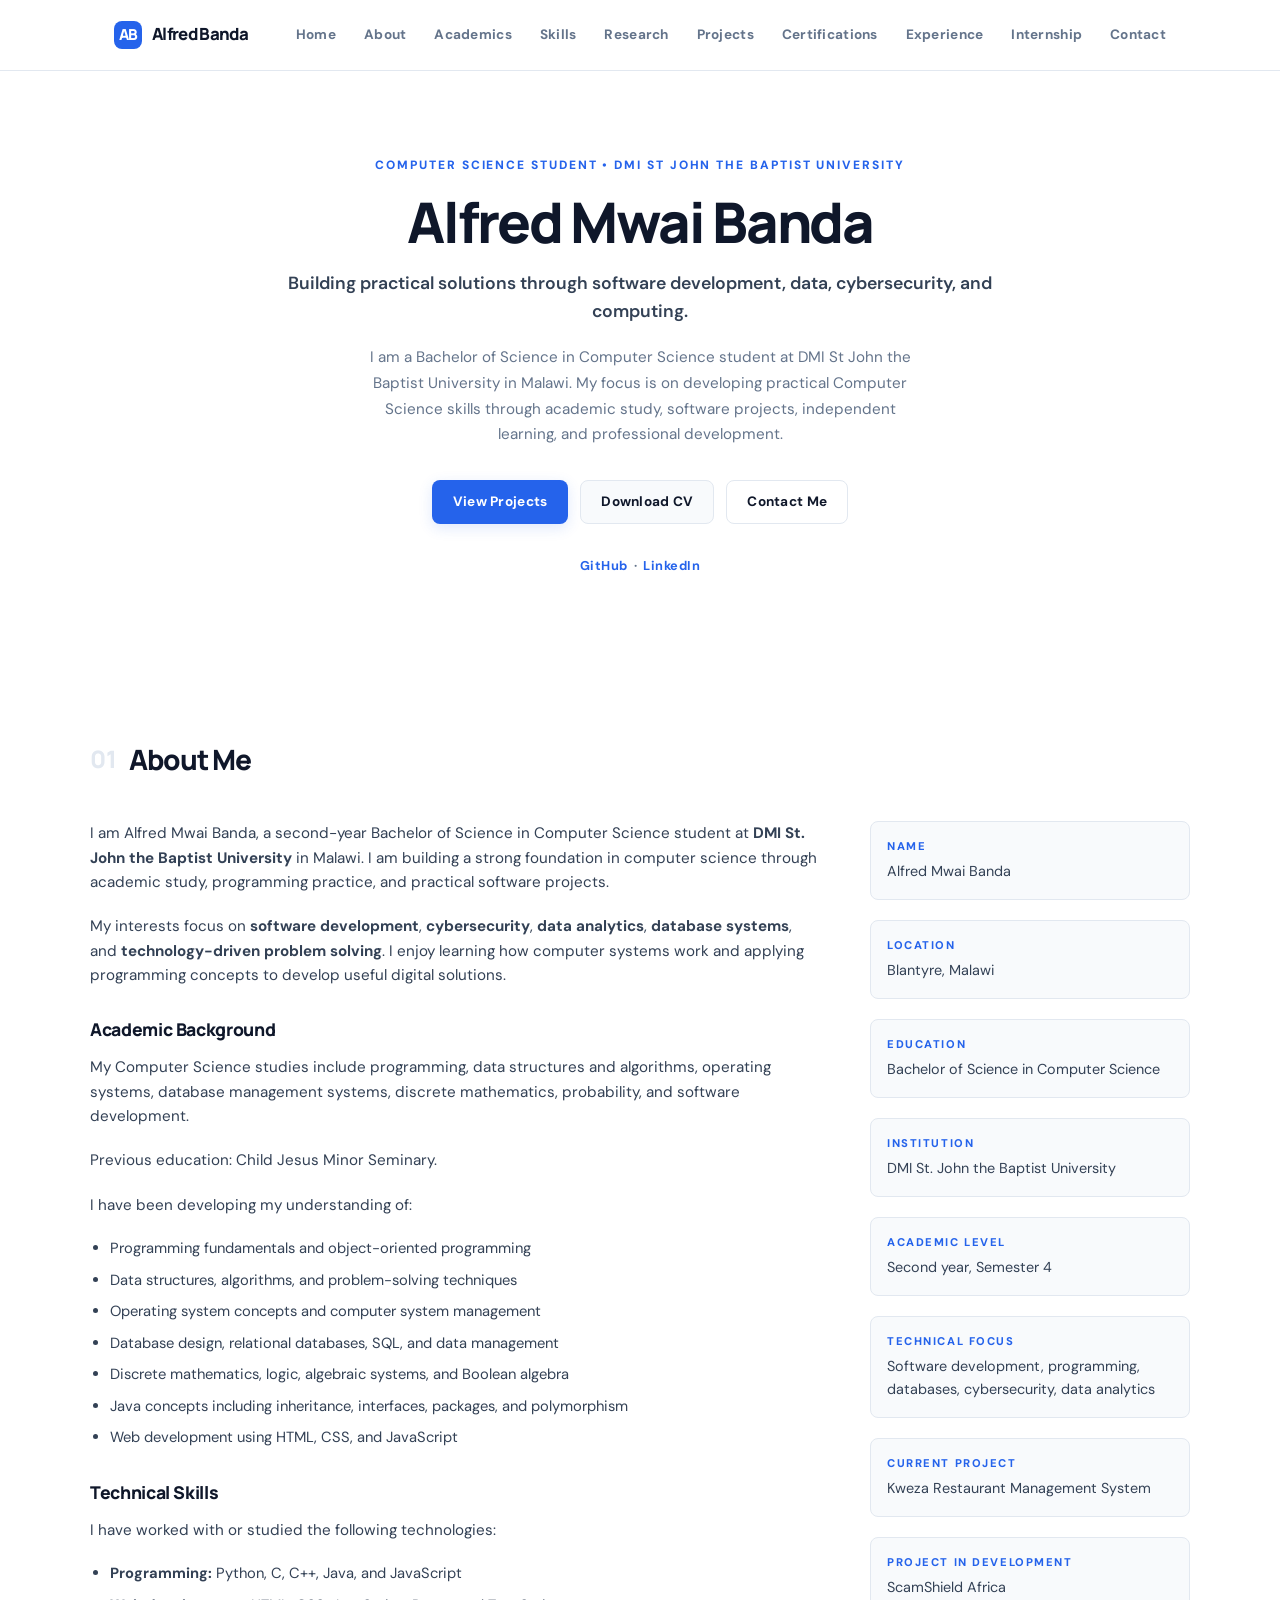
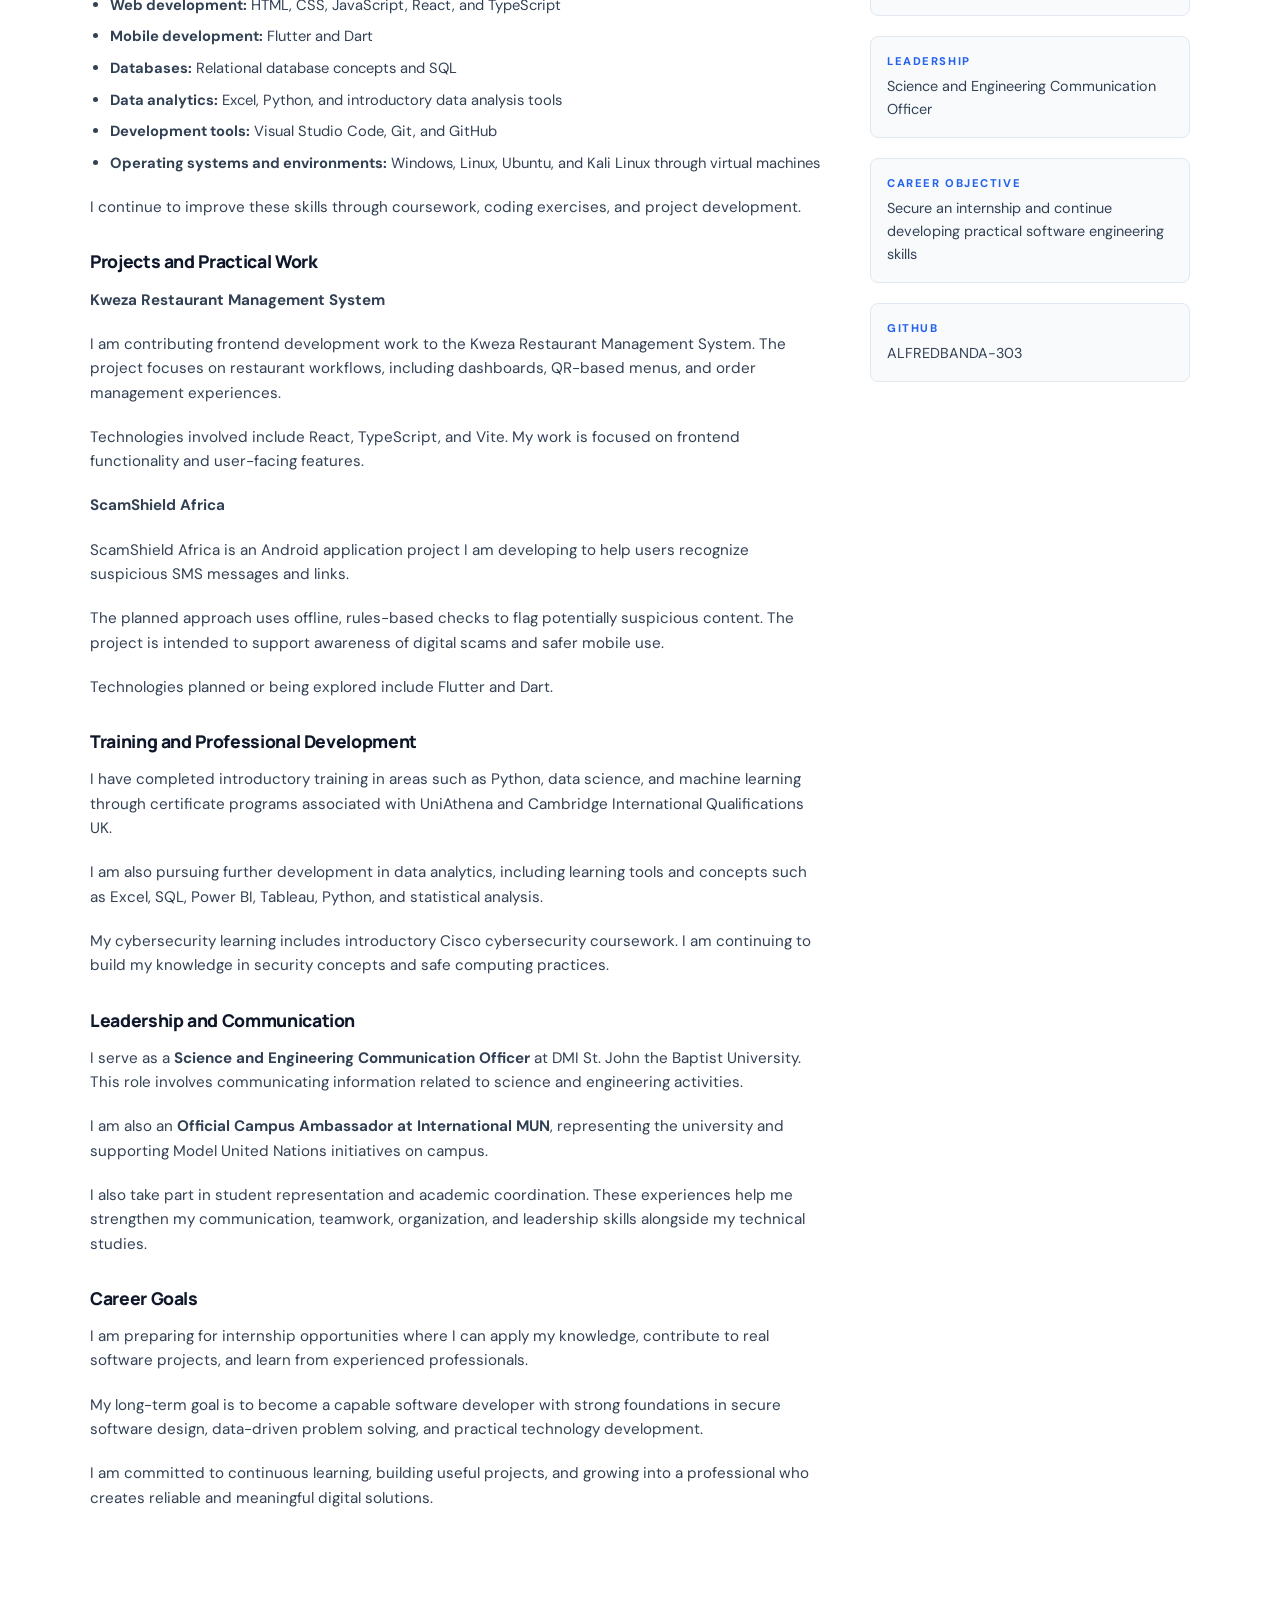
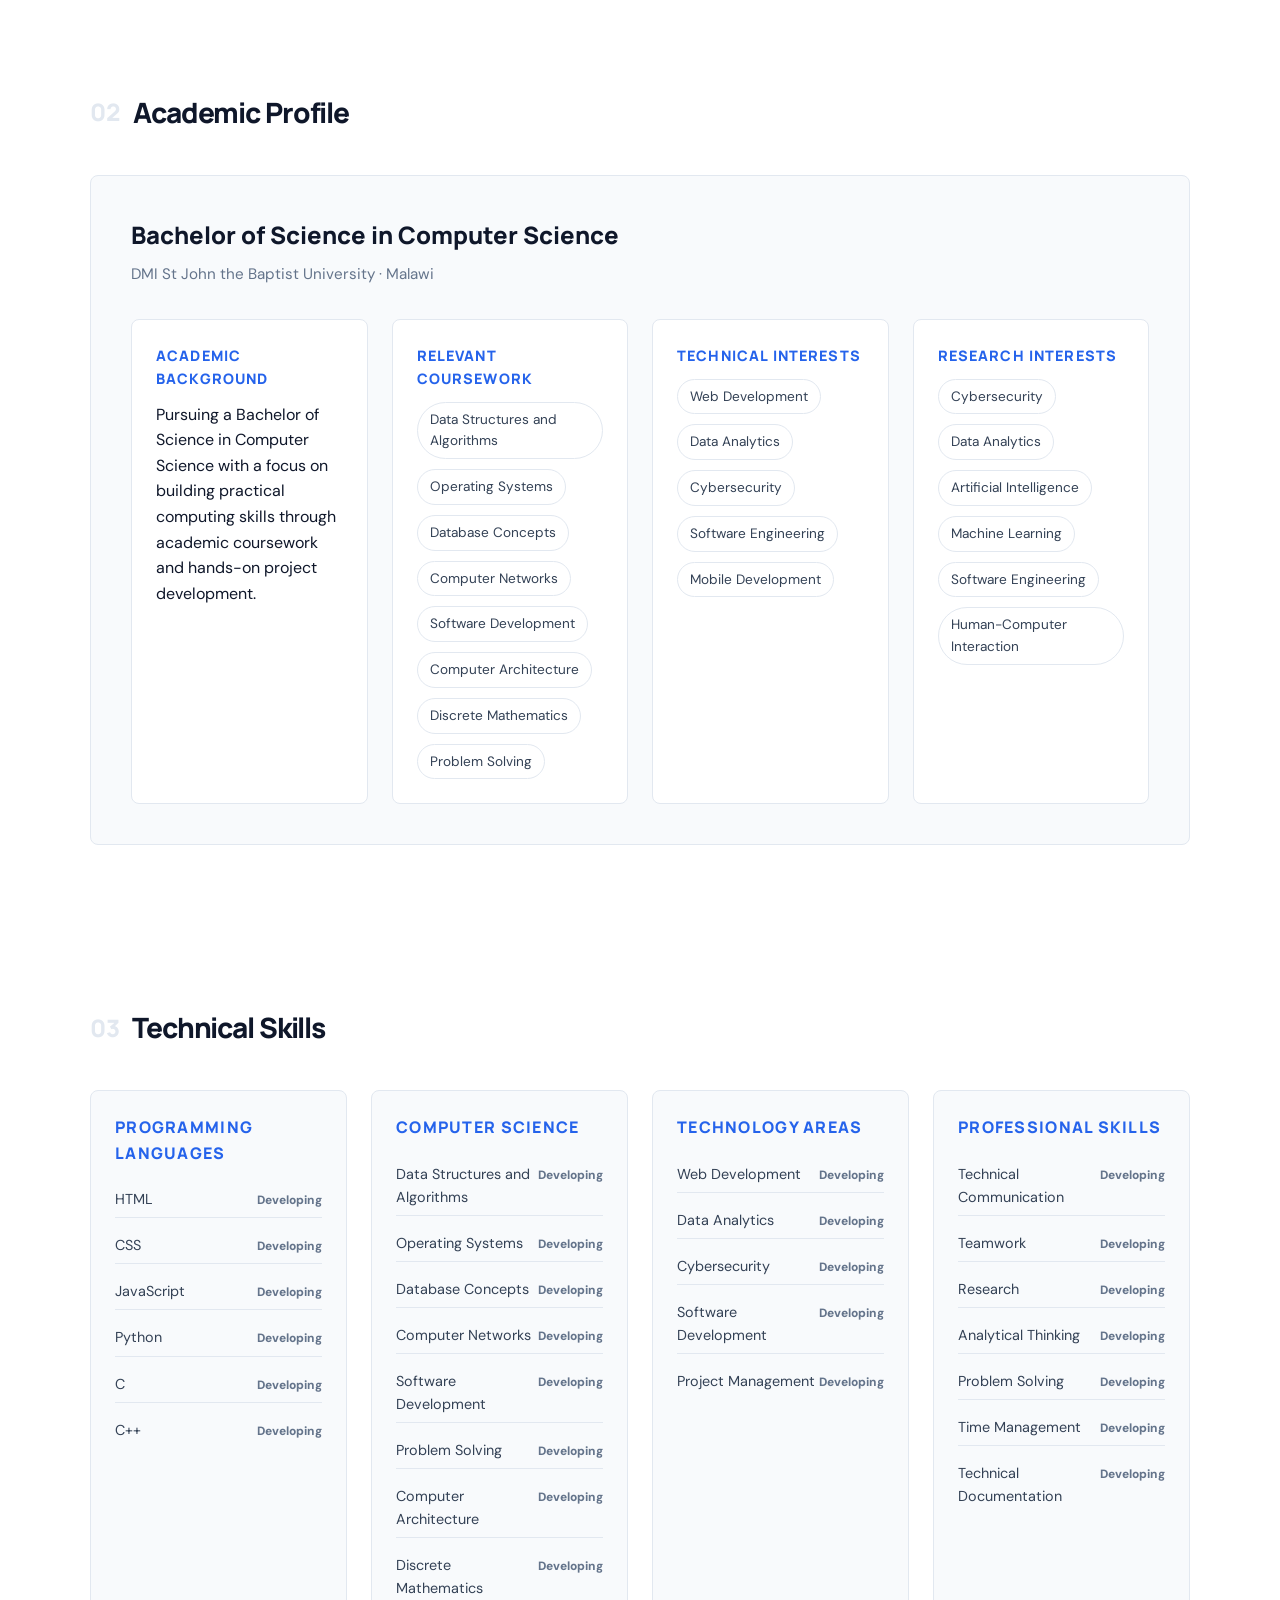
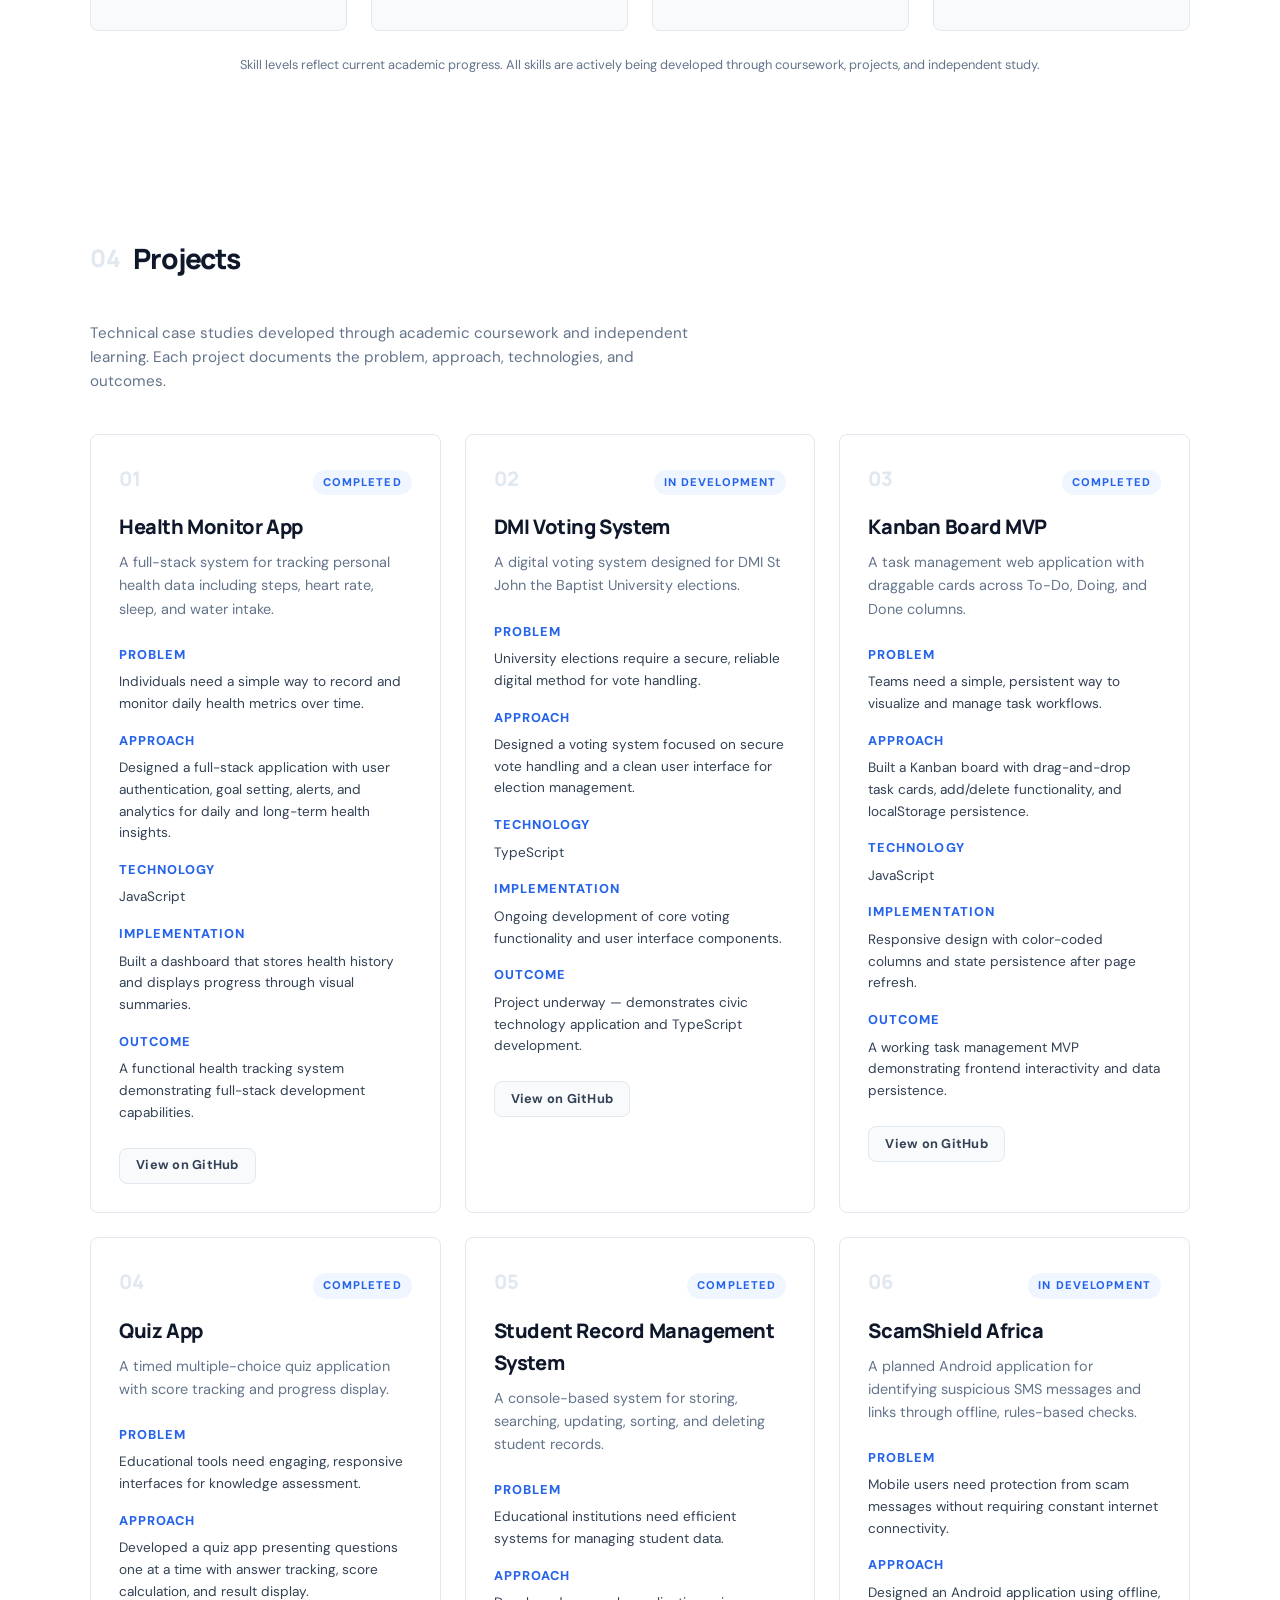
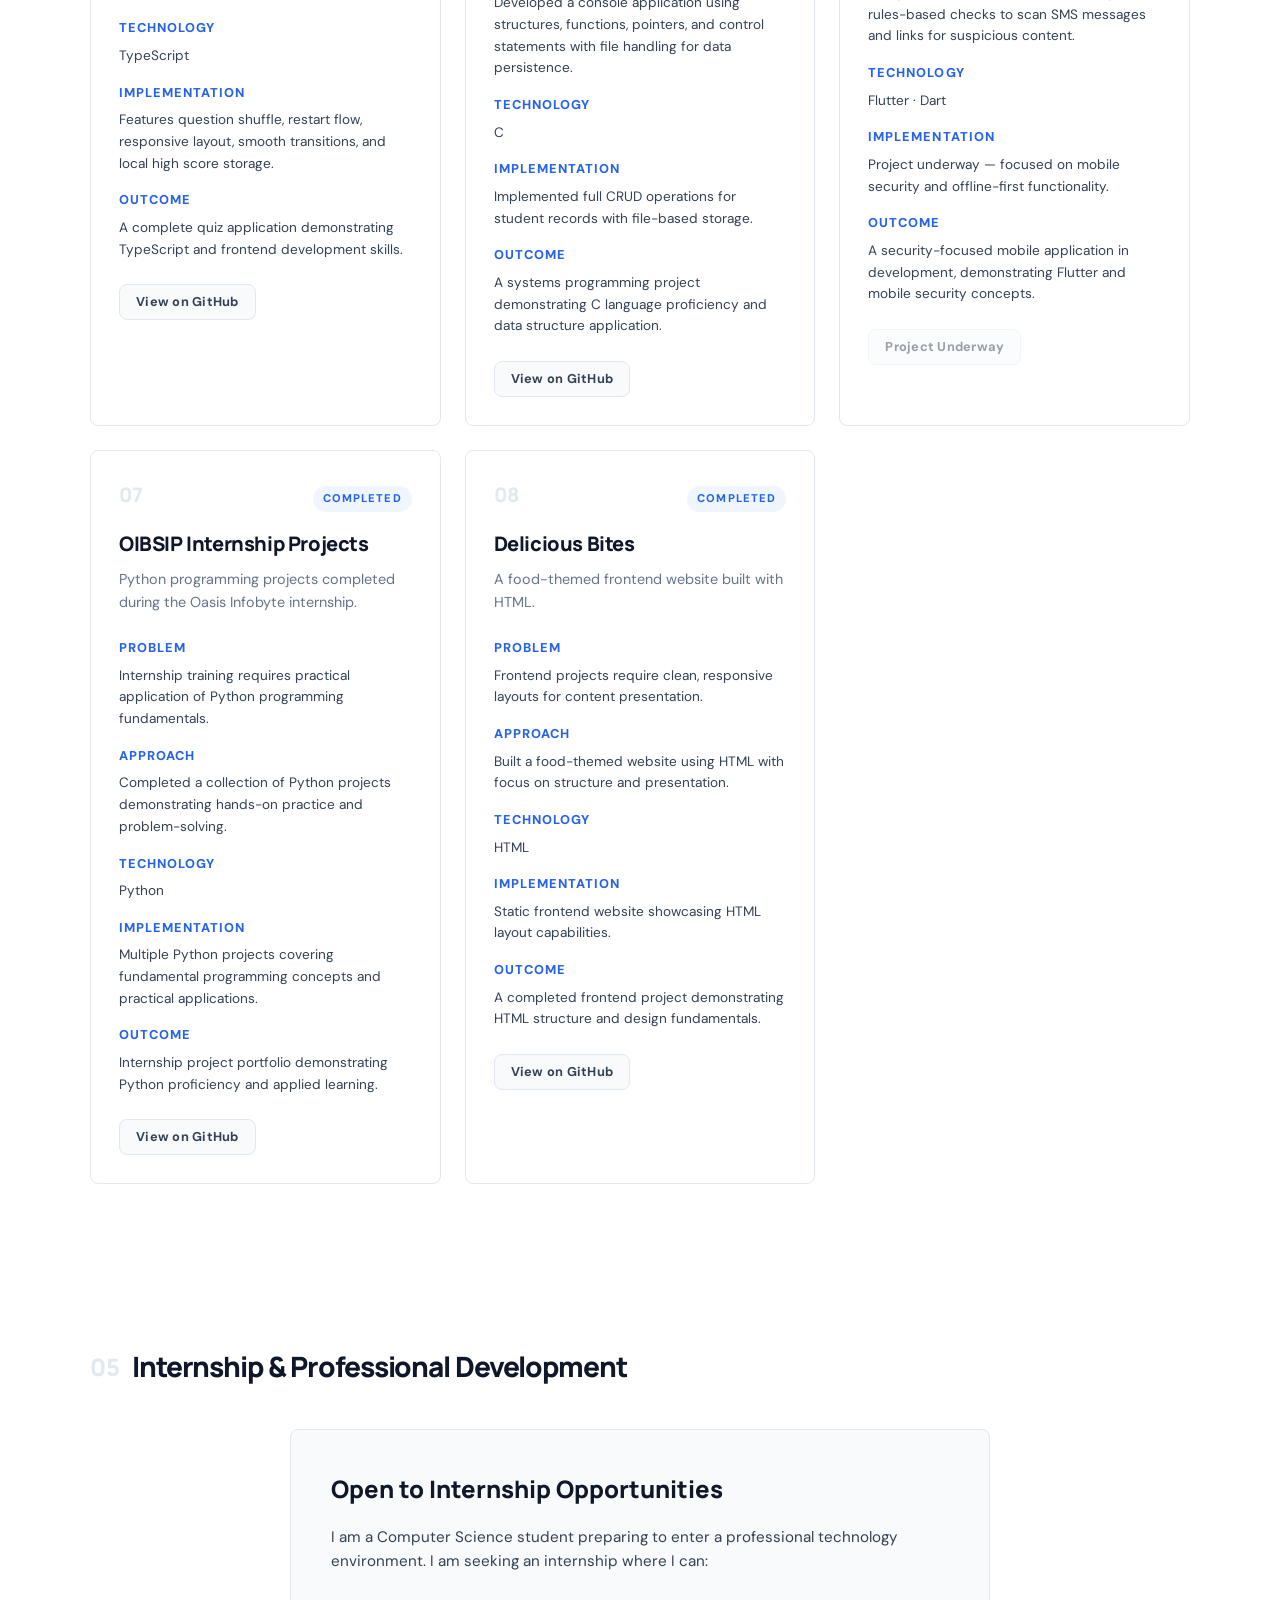
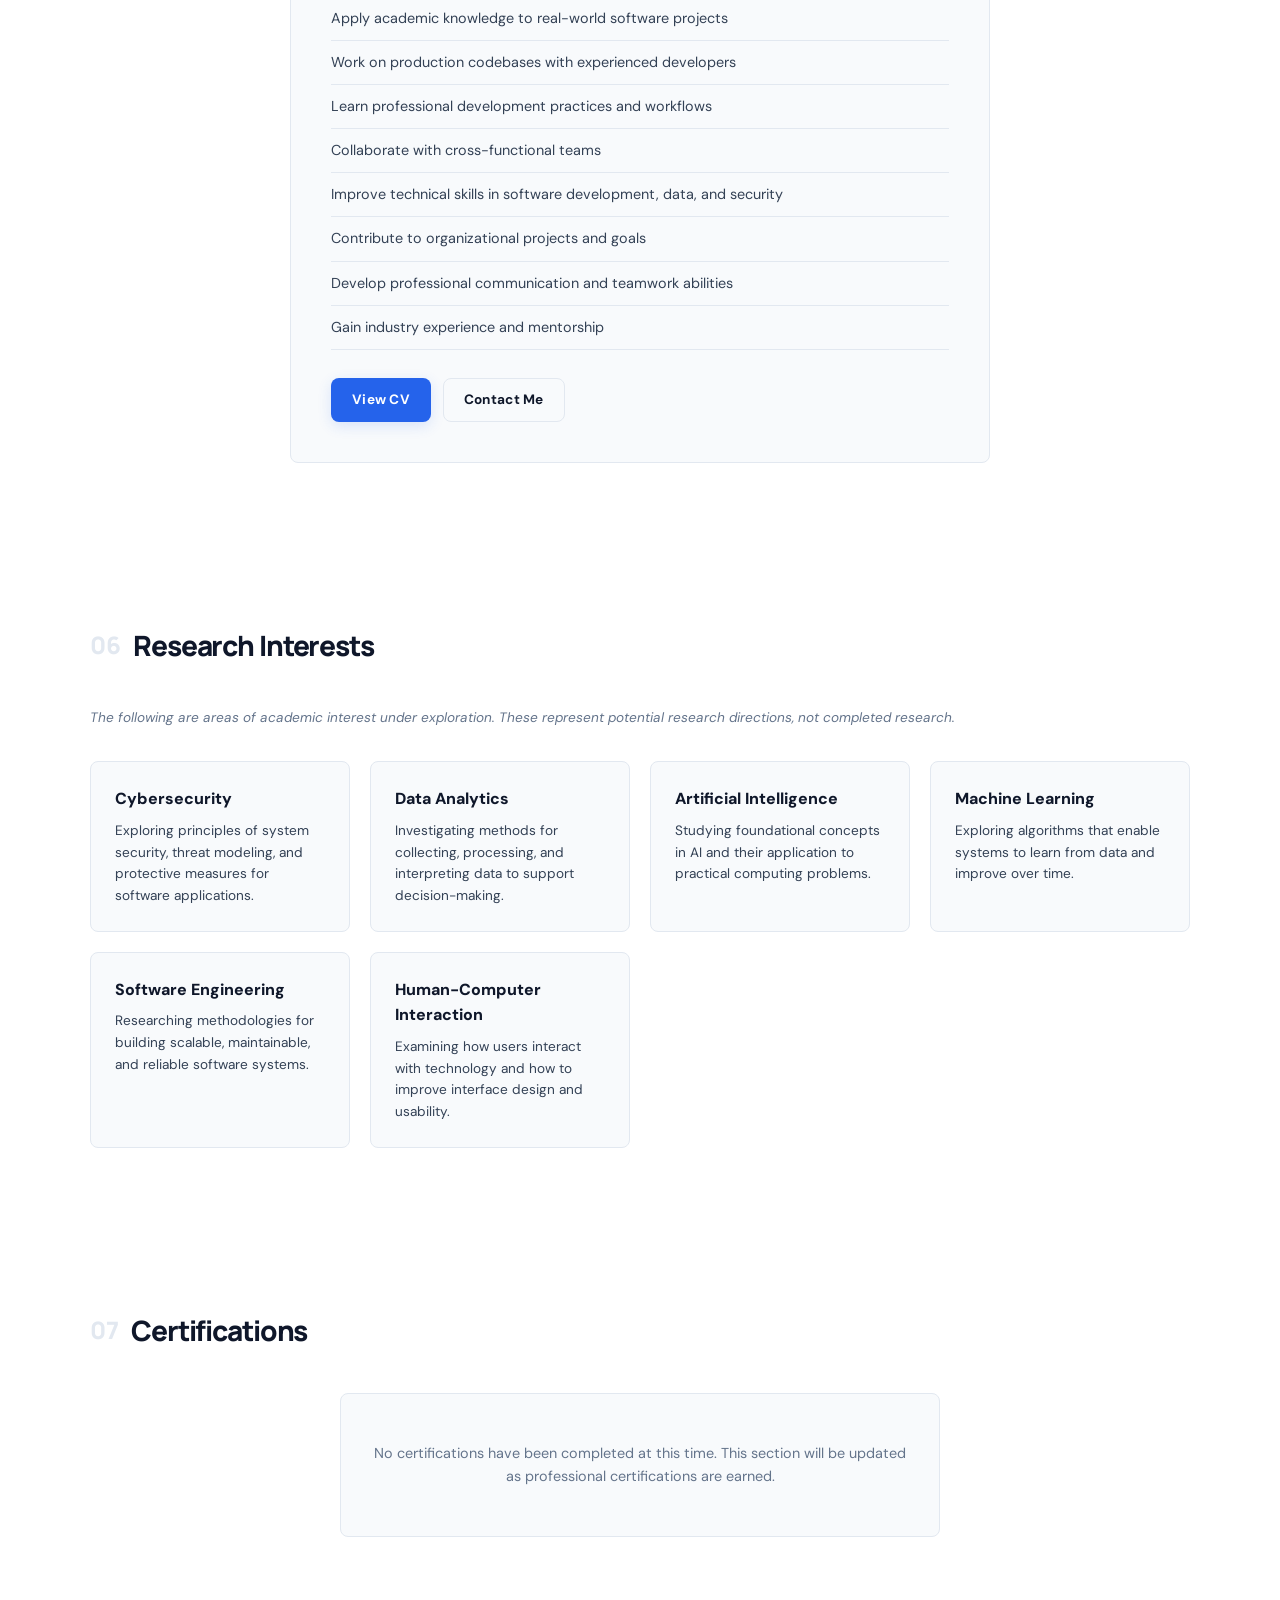
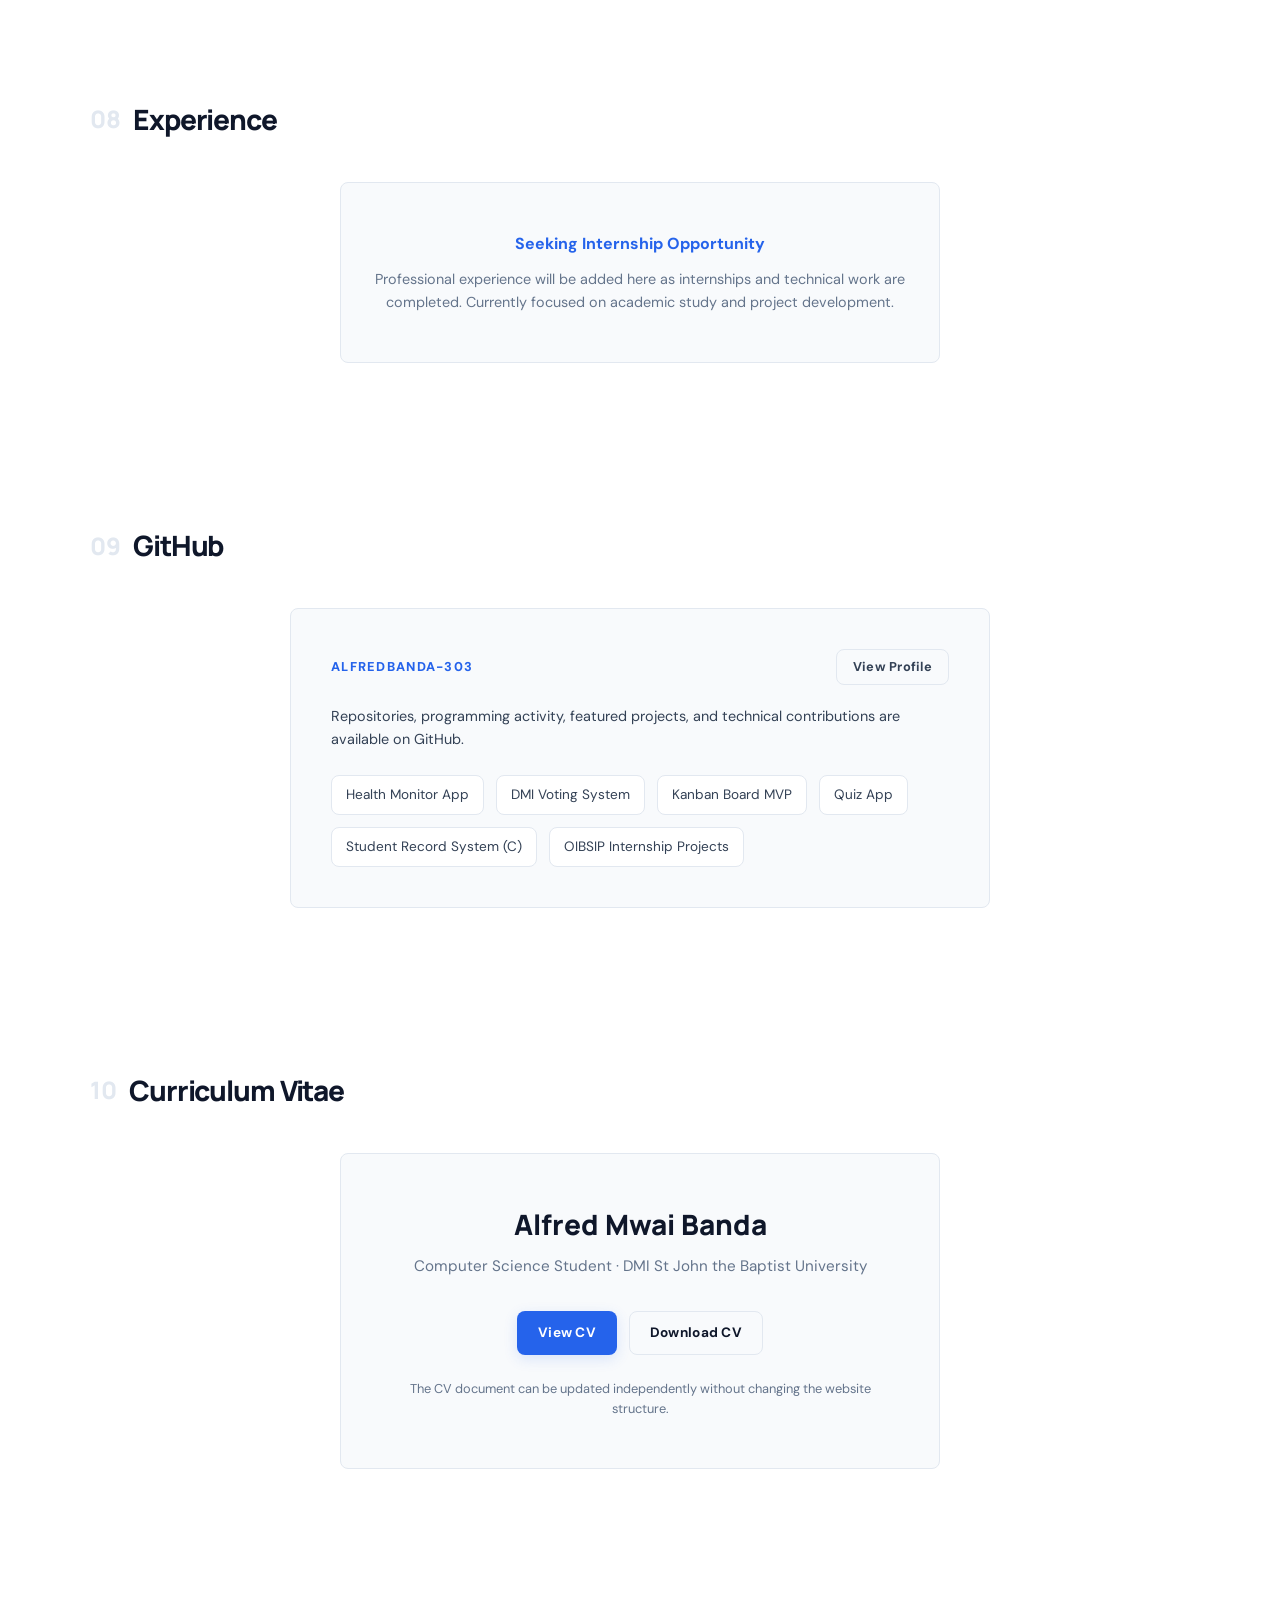
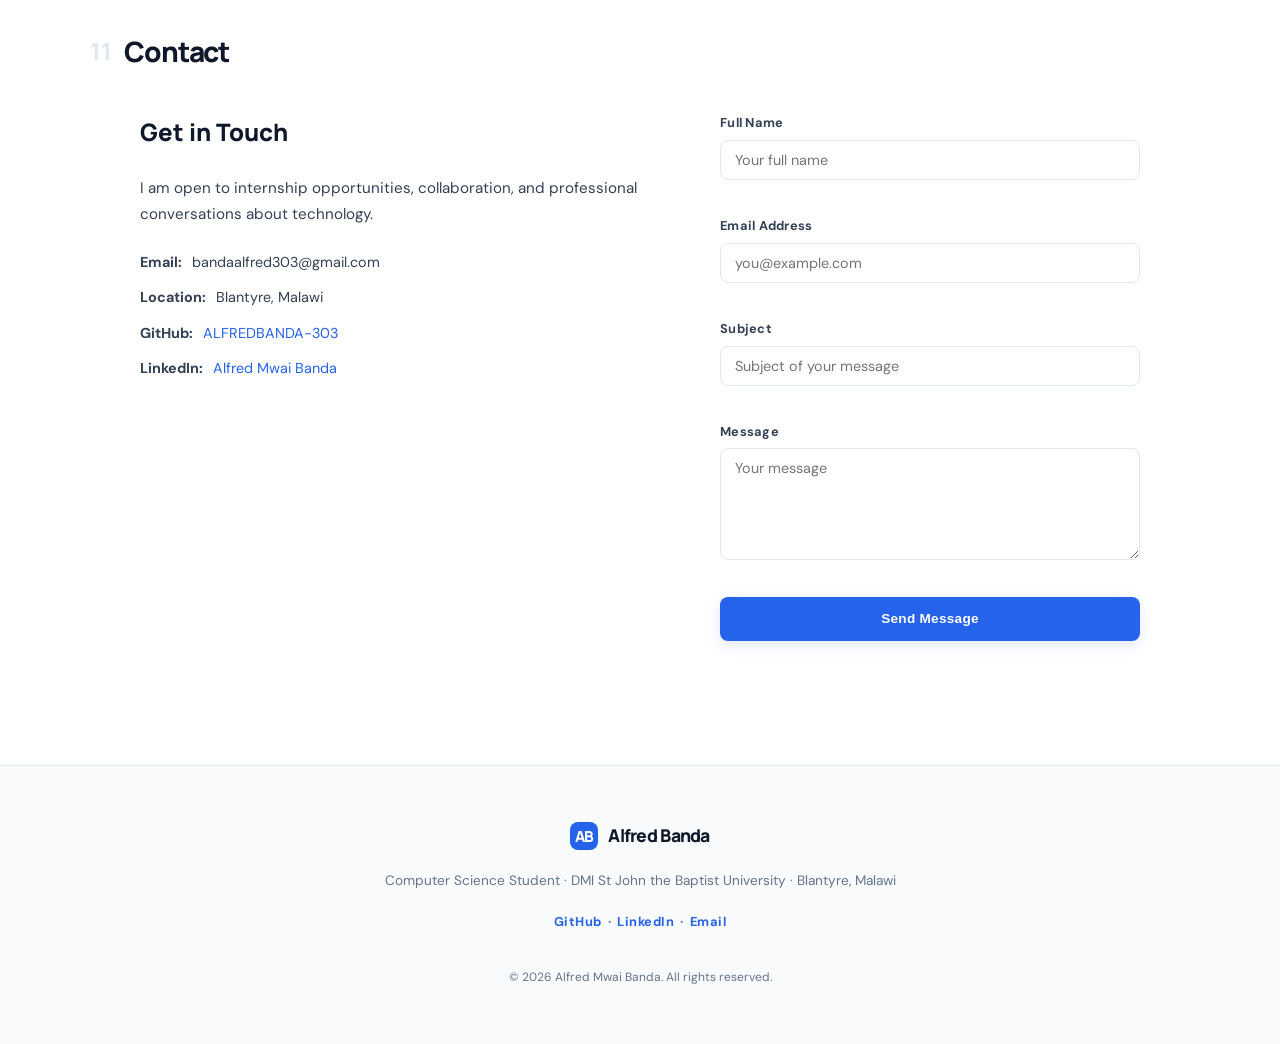
==== index.html @ e551b9c1 "Initial commit: Alfred Mwai Banda Computer Science portfolio - Professional single-page portfolio wi" ====
<!doctype html>
<html lang="en">
<head>
  <meta charset="utf-8">
  <meta name="viewport" content="width=device-width,initial-scale=1">
  <meta name="theme-color" content="#ffffff">
  <meta name="description" content="Alfred Mwai Banda — Computer Science student at DMI St John the Baptist University, Malawi. Aspiring software developer focused on practical software development, data analytics, and cybersecurity.">
  <meta name="author" content="Alfred Mwai Banda">

  <meta property="og:type" content="profile">
  <meta property="og:title" content="Alfred Mwai Banda | Computer Science Student">
  <meta property="og:description" content="Computer Science student at DMI St John the Baptist University, Malawi. Aspiring software developer.">
  <meta property="og:image" content="assets/favicon.svg">
  <meta property="og:url" content="https://alfredbanda.pages.dev/">
  <meta property="og:site_name" content="Alfred Mwai Banda Portfolio">
  <meta property="og:locale" content="en_US">

  <meta name="twitter:card" content="summary">
  <meta name="twitter:title" content="Alfred Mwai Banda | Computer Science Student">
  <meta name="twitter:description" content="Computer Science student at DMI St John the Baptist University, Malawi. Aspiring software developer.">

  <link rel="icon" type="image/svg+xml" href="assets/favicon.svg">
  <link rel="apple-touch-icon" href="assets/favicon.svg">
  <link rel="stylesheet" href="styles.css">
  <script src="script.js" defer></script>

  <script type="application/ld+json">
  {
    "@context": "https://schema.org",
    "@type": "Person",
    "name": "Alfred Mwai Banda",
    "description": "Bachelor of Science in Computer Science student at DMI St John the Baptist University, Malawi. Aspiring software developer focused on practical software development, data analytics, and cybersecurity.",
    "url": "https://alfredbanda.pages.dev/",
    "email": "bandaalfred303@gmail.com",
    "nationality": "MW",
    "jobTitle": "Computer Science Student",
    "worksFor": {
      "@type": "Organization",
      "name": "DMI St John the Baptist University"
    },
    "knowsAbout": ["Software Development", "Cybersecurity", "Data Analytics", "Web Development", "Python", "JavaScript", "C", "Git"],
    "sameAs": [
      "https://github.com/ALFREDBANDA-303",
      "https://www.linkedin.com/in/alfred-mwai-banda-025221379"
    ]
  }
  </script>

  <title>Alfred Mwai Banda | Computer Science Student</title>
</head>
<body>
  <a class="skip-link" href="#content">Skip to content</a>

  <header class="site-header" id="header">
    <div class="header-inner">
      <a class="brand" href="#" aria-label="Alfred Mwai Banda portfolio home">
        <span class="brand-mark">AB</span>
        <span class="brand-name">Alfred Banda</span>
      </a>
      <nav class="header-nav" id="header-nav">
        <a href="#home" class="nav-link">Home</a>
        <a href="#about" class="nav-link">About</a>
        <a href="#academics" class="nav-link">Academics</a>
        <a href="#skills" class="nav-link">Skills</a>
        <a href="#research" class="nav-link">Research</a>
        <a href="#projects" class="nav-link">Projects</a>
        <a href="#certifications" class="nav-link">Certifications</a>
        <a href="#experience" class="nav-link">Experience</a>
        <a href="#internship" class="nav-link">Internship</a>
        <a href="#contact" class="nav-link">Contact</a>
      </nav>
      <button class="mobile-menu-toggle" id="mobile-menu-toggle" aria-label="Open navigation menu" aria-expanded="false">
        <svg viewBox="0 0 24 24" aria-hidden="true"><path d="M3 6h18M3 12h18M3 18h18"></path></svg>
      </button>
    </div>
  </header>

  <main id="content">

    <!-- HERO -->
    <section id="home" class="hero reveal">
      <div class="hero-inner">
        <span class="hero-kicker">Computer Science Student &bull; DMI St John the Baptist University</span>
        <h1>Alfred Mwai Banda</h1>
        <p class="hero-statement">Building practical solutions through software development, data, cybersecurity, and computing.</p>
        <p class="hero-intro">I am a Bachelor of Science in Computer Science student at DMI St John the Baptist University in Malawi. My focus is on developing practical Computer Science skills through academic study, software projects, independent learning, and professional development.</p>
        <div class="hero-actions">
          <a href="#projects" class="btn-primary">View Projects</a>
          <a href="assets/Alfred-Mwai-Banda-CV.pdf" download class="btn-secondary">Download CV</a>
          <a href="#contact" class="btn-ghost">Contact Me</a>
        </div>
        <div class="hero-links">
          <a href="https://github.com/ALFREDBANDA-303" target="_blank" rel="noopener" aria-label="GitHub profile">GitHub</a>
          <span class="separator">·</span>
          <a href="https://www.linkedin.com/in/alfred-mwai-banda-025221379" target="_blank" rel="noopener" aria-label="LinkedIn profile">LinkedIn</a>
        </div>
      </div>
    </section>

    <!-- ABOUT -->
    <section id="about" class="section reveal">
      <div class="section-inner">
        <div class="section-header">
          <span class="section-number">01</span>
          <h2 class="section-title">About Me</h2>
        </div>
        <div class="about-content">
          <div class="about-text">
            <p>I am Alfred Mwai Banda, a second-year Bachelor of Science in Computer Science student at <strong>DMI St. John the Baptist University</strong> in Malawi. I am building a strong foundation in computer science through academic study, programming practice, and practical software projects.</p>
            <p>My interests focus on <strong>software development</strong>, <strong>cybersecurity</strong>, <strong>data analytics</strong>, <strong>database systems</strong>, and <strong>technology-driven problem solving</strong>. I enjoy learning how computer systems work and applying programming concepts to develop useful digital solutions.</p>

            <h3 class="about-subtitle">Academic Background</h3>
            <p>My Computer Science studies include programming, data structures and algorithms, operating systems, database management systems, discrete mathematics, probability, and software development.</p>
            <p>Previous education: Child Jesus Minor Seminary.</p>
            <p>I have been developing my understanding of:</p>
            <ul class="about-list">
              <li>Programming fundamentals and object-oriented programming</li>
              <li>Data structures, algorithms, and problem-solving techniques</li>
              <li>Operating system concepts and computer system management</li>
              <li>Database design, relational databases, SQL, and data management</li>
              <li>Discrete mathematics, logic, algebraic systems, and Boolean algebra</li>
              <li>Java concepts including inheritance, interfaces, packages, and polymorphism</li>
              <li>Web development using HTML, CSS, and JavaScript</li>
            </ul>

            <h3 class="about-subtitle">Technical Skills</h3>
            <p>I have worked with or studied the following technologies:</p>
            <ul class="about-list">
              <li><strong>Programming:</strong> Python, C, C++, Java, and JavaScript</li>
              <li><strong>Web development:</strong> HTML, CSS, JavaScript, React, and TypeScript</li>
              <li><strong>Mobile development:</strong> Flutter and Dart</li>
              <li><strong>Databases:</strong> Relational database concepts and SQL</li>
              <li><strong>Data analytics:</strong> Excel, Python, and introductory data analysis tools</li>
              <li><strong>Development tools:</strong> Visual Studio Code, Git, and GitHub</li>
              <li><strong>Operating systems and environments:</strong> Windows, Linux, Ubuntu, and Kali Linux through virtual machines</li>
            </ul>
            <p>I continue to improve these skills through coursework, coding exercises, and project development.</p>

            <h3 class="about-subtitle">Projects and Practical Work</h3>
            <p><strong>Kweza Restaurant Management System</strong></p>
            <p>I am contributing frontend development work to the Kweza Restaurant Management System. The project focuses on restaurant workflows, including dashboards, QR-based menus, and order management experiences.</p>
            <p>Technologies involved include React, TypeScript, and Vite. My work is focused on frontend functionality and user-facing features.</p>

            <p><strong>ScamShield Africa</strong></p>
            <p>ScamShield Africa is an Android application project I am developing to help users recognize suspicious SMS messages and links.</p>
            <p>The planned approach uses offline, rules-based checks to flag potentially suspicious content. The project is intended to support awareness of digital scams and safer mobile use.</p>
            <p>Technologies planned or being explored include Flutter and Dart.</p>

            <h3 class="about-subtitle">Training and Professional Development</h3>
            <p>I have completed introductory training in areas such as Python, data science, and machine learning through certificate programs associated with UniAthena and Cambridge International Qualifications UK.</p>
            <p>I am also pursuing further development in data analytics, including learning tools and concepts such as Excel, SQL, Power BI, Tableau, Python, and statistical analysis.</p>
            <p>My cybersecurity learning includes introductory Cisco cybersecurity coursework. I am continuing to build my knowledge in security concepts and safe computing practices.</p>

            <h3 class="about-subtitle">Leadership and Communication</h3>
            <p>I serve as a <strong>Science and Engineering Communication Officer</strong> at DMI St. John the Baptist University. This role involves communicating information related to science and engineering activities.</p>
            <p>I am also an <strong>Official Campus Ambassador at International MUN</strong>, representing the university and supporting Model United Nations initiatives on campus.</p>
            <p>I also take part in student representation and academic coordination. These experiences help me strengthen my communication, teamwork, organization, and leadership skills alongside my technical studies.</p>

            <h3 class="about-subtitle">Career Goals</h3>
            <p>I am preparing for internship opportunities where I can apply my knowledge, contribute to real software projects, and learn from experienced professionals.</p>
            <p>My long-term goal is to become a capable software developer with strong foundations in secure software design, data-driven problem solving, and practical technology development.</p>
            <p>I am committed to continuous learning, building useful projects, and growing into a professional who creates reliable and meaningful digital solutions.</p>
          </div>
          <div class="about-meta">
            <div class="meta-item">
              <span class="meta-label">Name</span>
              <span class="meta-value">Alfred Mwai Banda</span>
            </div>
            <div class="meta-item">
              <span class="meta-label">Location</span>
              <span class="meta-value">Blantyre, Malawi</span>
            </div>
            <div class="meta-item">
              <span class="meta-label">Education</span>
              <span class="meta-value">Bachelor of Science in Computer Science</span>
            </div>
            <div class="meta-item">
              <span class="meta-label">Institution</span>
              <span class="meta-value">DMI St. John the Baptist University</span>
            </div>
            <div class="meta-item">
              <span class="meta-label">Academic Level</span>
              <span class="meta-value">Second year, Semester 4</span>
            </div>
            <div class="meta-item">
              <span class="meta-label">Technical Focus</span>
              <span class="meta-value">Software development, programming, databases, cybersecurity, data analytics</span>
            </div>
            <div class="meta-item">
              <span class="meta-label">Current Project</span>
              <span class="meta-value">Kweza Restaurant Management System</span>
            </div>
            <div class="meta-item">
              <span class="meta-label">Project in Development</span>
              <span class="meta-value">ScamShield Africa</span>
            </div>
            <div class="meta-item">
              <span class="meta-label">Leadership</span>
              <span class="meta-value">Science and Engineering Communication Officer</span>
            </div>
            <div class="meta-item">
              <span class="meta-label">Career Objective</span>
              <span class="meta-value">Secure an internship and continue developing practical software engineering skills</span>
            </div>
            <div class="meta-item">
              <span class="meta-label">GitHub</span>
              <span class="meta-value"><a href="https://github.com/ALFREDBANDA-303" target="_blank" rel="noopener">ALFREDBANDA-303</a></span>
            </div>
          </div>
        </div>
      </div>
    </section>

    <!-- ACADEMICS -->
    <section id="academics" class="section reveal">
      <div class="section-inner">
        <div class="section-header">
          <span class="section-number">02</span>
          <h2 class="section-title">Academic Profile</h2>
        </div>
        <div class="academic-card">
          <h3 class="academic-degree">Bachelor of Science in Computer Science</h3>
          <p class="academic-institution">DMI St John the Baptist University · Malawi</p>
          <div class="academic-grid">
            <div class="academic-block">
              <h4 class="block-title">Academic Background</h4>
              <p>Pursuing a Bachelor of Science in Computer Science with a focus on building practical computing skills through academic coursework and hands-on project development.</p>
            </div>
            <div class="academic-block">
              <h4 class="block-title">Relevant Coursework</h4>
              <ul class="course-list">
                <li>Data Structures and Algorithms</li>
                <li>Operating Systems</li>
                <li>Database Concepts</li>
                <li>Computer Networks</li>
                <li>Software Development</li>
                <li>Computer Architecture</li>
                <li>Discrete Mathematics</li>
                <li>Problem Solving</li>
              </ul>
            </div>
            <div class="academic-block">
              <h4 class="block-title">Technical Interests</h4>
              <ul class="interest-list">
                <li>Web Development</li>
                <li>Data Analytics</li>
                <li>Cybersecurity</li>
                <li>Software Engineering</li>
                <li>Mobile Development</li>
              </ul>
            </div>
            <div class="academic-block">
              <h4 class="block-title">Research Interests</h4>
              <ul class="interest-list">
                <li>Cybersecurity</li>
                <li>Data Analytics</li>
                <li>Artificial Intelligence</li>
                <li>Machine Learning</li>
                <li>Software Engineering</li>
                <li>Human-Computer Interaction</li>
              </ul>
            </div>
          </div>
        </div>
      </div>
    </section>

    <!-- SKILLS -->
    <section id="skills" class="section reveal">
      <div class="section-inner">
        <div class="section-header">
          <span class="section-number">03</span>
          <h2 class="section-title">Technical Skills</h2>
        </div>
        <div class="skills-grid">
          <div class="skill-category">
            <h3 class="category-title">Programming Languages</h3>
            <ul class="skill-list">
              <li><span>HTML</span> <span class="skill-level">Developing</span></li>
              <li><span>CSS</span> <span class="skill-level">Developing</span></li>
              <li><span>JavaScript</span> <span class="skill-level">Developing</span></li>
              <li><span>Python</span> <span class="skill-level">Developing</span></li>
              <li><span>C</span> <span class="skill-level">Developing</span></li>
              <li><span>C++</span> <span class="skill-level">Developing</span></li>
            </ul>
          </div>
          <div class="skill-category">
            <h3 class="category-title">Computer Science</h3>
            <ul class="skill-list">
              <li><span>Data Structures and Algorithms</span> <span class="skill-level">Developing</span></li>
              <li><span>Operating Systems</span> <span class="skill-level">Developing</span></li>
              <li><span>Database Concepts</span> <span class="skill-level">Developing</span></li>
              <li><span>Computer Networks</span> <span class="skill-level">Developing</span></li>
              <li><span>Software Development</span> <span class="skill-level">Developing</span></li>
              <li><span>Problem Solving</span> <span class="skill-level">Developing</span></li>
              <li><span>Computer Architecture</span> <span class="skill-level">Developing</span></li>
              <li><span>Discrete Mathematics</span> <span class="skill-level">Developing</span></li>
            </ul>
          </div>
          <div class="skill-category">
            <h3 class="category-title">Technology Areas</h3>
            <ul class="skill-list">
              <li><span>Web Development</span> <span class="skill-level">Developing</span></li>
              <li><span>Data Analytics</span> <span class="skill-level">Developing</span></li>
              <li><span>Cybersecurity</span> <span class="skill-level">Developing</span></li>
              <li><span>Software Development</span> <span class="skill-level">Developing</span></li>
              <li><span>Project Management</span> <span class="skill-level">Developing</span></li>
            </ul>
          </div>
          <div class="skill-category">
            <h3 class="category-title">Professional Skills</h3>
            <ul class="skill-list">
              <li><span>Technical Communication</span> <span class="skill-level">Developing</span></li>
              <li><span>Teamwork</span> <span class="skill-level">Developing</span></li>
              <li><span>Research</span> <span class="skill-level">Developing</span></li>
              <li><span>Analytical Thinking</span> <span class="skill-level">Developing</span></li>
              <li><span>Problem Solving</span> <span class="skill-level">Developing</span></li>
              <li><span>Time Management</span> <span class="skill-level">Developing</span></li>
              <li><span>Technical Documentation</span> <span class="skill-level">Developing</span></li>
            </ul>
          </div>
        </div>
        <p class="skills-note">Skill levels reflect current academic progress. All skills are actively being developed through coursework, projects, and independent study.</p>
      </div>
    </section>

    <!-- PROJECTS -->
    <section id="projects" class="section reveal">
      <div class="section-inner">
        <div class="section-header">
          <span class="section-number">04</span>
          <h2 class="section-title">Projects</h2>
        </div>
        <p class="section-intro">Technical case studies developed through academic coursework and independent learning. Each project documents the problem, approach, technologies, and outcomes.</p>

        <div class="project-grid">
          <!-- Project 1 -->
          <article class="project-card reveal">
            <div class="project-meta">
              <span class="project-number">01</span>
              <span class="project-status">Completed</span>
            </div>
            <div class="project-content">
              <h3 class="project-title">Health Monitor App</h3>
              <p class="project-overview">A full-stack system for tracking personal health data including steps, heart rate, sleep, and water intake.</p>
              <div class="project-detail">
                <div class="detail-block">
                  <h5>Problem</h5>
                  <p>Individuals need a simple way to record and monitor daily health metrics over time.</p>
                </div>
                <div class="detail-block">
                  <h5>Approach</h5>
                  <p>Designed a full-stack application with user authentication, goal setting, alerts, and analytics for daily and long-term health insights.</p>
                </div>
                <div class="detail-block">
                  <h5>Technology</h5>
                  <p>JavaScript</p>
                </div>
                <div class="detail-block">
                  <h5>Implementation</h5>
                  <p>Built a dashboard that stores health history and displays progress through visual summaries.</p>
                </div>
                <div class="detail-block">
                  <h5>Outcome</h5>
                  <p>A functional health tracking system demonstrating full-stack development capabilities.</p>
                </div>
              </div>
              <div class="project-links">
                <a href="https://github.com/ALFREDBANDA-303/Health-Monitor-App" target="_blank" rel="noopener" class="btn-small">View on GitHub</a>
              </div>
            </div>
          </article>

          <!-- Project 2 -->
          <article class="project-card reveal">
            <div class="project-meta">
              <span class="project-number">02</span>
              <span class="project-status">In Development</span>
            </div>
            <div class="project-content">
              <h3 class="project-title">DMI Voting System</h3>
              <p class="project-overview">A digital voting system designed for DMI St John the Baptist University elections.</p>
              <div class="project-detail">
                <div class="detail-block">
                  <h5>Problem</h5>
                  <p>University elections require a secure, reliable digital method for vote handling.</p>
                </div>
                <div class="detail-block">
                  <h5>Approach</h5>
                  <p>Designed a voting system focused on secure vote handling and a clean user interface for election management.</p>
                </div>
                <div class="detail-block">
                  <h5>Technology</h5>
                  <p>TypeScript</p>
                </div>
                <div class="detail-block">
                  <h5>Implementation</h5>
                  <p>Ongoing development of core voting functionality and user interface components.</p>
                </div>
                <div class="detail-block">
                  <h5>Outcome</h5>
                  <p>Project underway — demonstrates civic technology application and TypeScript development.</p>
                </div>
              </div>
              <div class="project-links">
                <a href="https://github.com/ALFREDBANDA-303/official-voting-system" target="_blank" rel="noopener" class="btn-small">View on GitHub</a>
              </div>
            </div>
          </article>

          <!-- Project 3 -->
          <article class="project-card reveal">
            <div class="project-meta">
              <span class="project-number">03</span>
              <span class="project-status">Completed</span>
            </div>
            <div class="project-content">
              <h3 class="project-title">Kanban Board MVP</h3>
              <p class="project-overview">A task management web application with draggable cards across To-Do, Doing, and Done columns.</p>
              <div class="project-detail">
                <div class="detail-block">
                  <h5>Problem</h5>
                  <p>Teams need a simple, persistent way to visualize and manage task workflows.</p>
                </div>
                <div class="detail-block">
                  <h5>Approach</h5>
                  <p>Built a Kanban board with drag-and-drop task cards, add/delete functionality, and localStorage persistence.</p>
                </div>
                <div class="detail-block">
                  <h5>Technology</h5>
                  <p>JavaScript</p>
                </div>
                <div class="detail-block">
                  <h5>Implementation</h5>
                  <p>Responsive design with color-coded columns and state persistence after page refresh.</p>
                </div>
                <div class="detail-block">
                  <h5>Outcome</h5>
                  <p>A working task management MVP demonstrating frontend interactivity and data persistence.</p>
                </div>
              </div>
              <div class="project-links">
                <a href="https://github.com/ALFREDBANDA-303/kanban-board-" target="_blank" rel="noopener" class="btn-small">View on GitHub</a>
              </div>
            </div>
          </article>

          <!-- Project 4 -->
          <article class="project-card reveal">
            <div class="project-meta">
              <span class="project-number">04</span>
              <span class="project-status">Completed</span>
            </div>
            <div class="project-content">
              <h3 class="project-title">Quiz App</h3>
              <p class="project-overview">A timed multiple-choice quiz application with score tracking and progress display.</p>
              <div class="project-detail">
                <div class="detail-block">
                  <h5>Problem</h5>
                  <p>Educational tools need engaging, responsive interfaces for knowledge assessment.</p>
                </div>
                <div class="detail-block">
                  <h5>Approach</h5>
                  <p>Developed a quiz app presenting questions one at a time with answer tracking, score calculation, and result display.</p>
                </div>
                <div class="detail-block">
                  <h5>Technology</h5>
                  <p>TypeScript</p>
                </div>
                <div class="detail-block">
                  <h5>Implementation</h5>
                  <p>Features question shuffle, restart flow, responsive layout, smooth transitions, and local high score storage.</p>
                </div>
                <div class="detail-block">
                  <h5>Outcome</h5>
                  <p>A complete quiz application demonstrating TypeScript and frontend development skills.</p>
                </div>
              </div>
              <div class="project-links">
                <a href="https://github.com/ALFREDBANDA-303/SovereignHugo303-Quiz-App" target="_blank" rel="noopener" class="btn-small">View on GitHub</a>
              </div>
            </div>
          </article>

          <!-- Project 5 -->
          <article class="project-card reveal">
            <div class="project-meta">
              <span class="project-number">05</span>
              <span class="project-status">Completed</span>
            </div>
            <div class="project-content">
              <h3 class="project-title">Student Record Management System</h3>
              <p class="project-overview">A console-based system for storing, searching, updating, sorting, and deleting student records.</p>
              <div class="project-detail">
                <div class="detail-block">
                  <h5>Problem</h5>
                  <p>Educational institutions need efficient systems for managing student data.</p>
                </div>
                <div class="detail-block">
                  <h5>Approach</h5>
                  <p>Developed a console application using structures, functions, pointers, and control statements with file handling for data persistence.</p>
                </div>
                <div class="detail-block">
                  <h5>Technology</h5>
                  <p>C</p>
                </div>
                <div class="detail-block">
                  <h5>Implementation</h5>
                  <p>Implemented full CRUD operations for student records with file-based storage.</p>
                </div>
                <div class="detail-block">
                  <h5>Outcome</h5>
                  <p>A systems programming project demonstrating C language proficiency and data structure application.</p>
                </div>
              </div>
              <div class="project-links">
                <a href="https://github.com/ALFREDBANDA-303/Student-Record-Management-System-in-C" target="_blank" rel="noopener" class="btn-small">View on GitHub</a>
              </div>
            </div>
          </article>

          <!-- Project 6 -->
          <article class="project-card reveal">
            <div class="project-meta">
              <span class="project-number">06</span>
              <span class="project-status">In Development</span>
            </div>
            <div class="project-content">
              <h3 class="project-title">ScamShield Africa</h3>
              <p class="project-overview">A planned Android application for identifying suspicious SMS messages and links through offline, rules-based checks.</p>
              <div class="project-detail">
                <div class="detail-block">
                  <h5>Problem</h5>
                  <p>Mobile users need protection from scam messages without requiring constant internet connectivity.</p>
                </div>
                <div class="detail-block">
                  <h5>Approach</h5>
                  <p>Designed an Android application using offline, rules-based checks to scan SMS messages and links for suspicious content.</p>
                </div>
                <div class="detail-block">
                  <h5>Technology</h5>
                  <p>Flutter · Dart</p>
                </div>
                <div class="detail-block">
                  <h5>Implementation</h5>
                  <p>Project underway — focused on mobile security and offline-first functionality.</p>
                </div>
                <div class="detail-block">
                  <h5>Outcome</h5>
                  <p>A security-focused mobile application in development, demonstrating Flutter and mobile security concepts.</p>
                </div>
              </div>
              <div class="project-links">
                <span class="btn-small disabled">Project Underway</span>
              </div>
            </div>
          </article>

          <!-- Project 7 -->
          <article class="project-card reveal">
            <div class="project-meta">
              <span class="project-number">07</span>
              <span class="project-status">Completed</span>
            </div>
            <div class="project-content">
              <h3 class="project-title">OIBSIP Internship Projects</h3>
              <p class="project-overview">Python programming projects completed during the Oasis Infobyte internship.</p>
              <div class="project-detail">
                <div class="detail-block">
                  <h5>Problem</h5>
                  <p>Internship training requires practical application of Python programming fundamentals.</p>
                </div>
                <div class="detail-block">
                  <h5>Approach</h5>
                  <p>Completed a collection of Python projects demonstrating hands-on practice and problem-solving.</p>
                </div>
                <div class="detail-block">
                  <h5>Technology</h5>
                  <p>Python</p>
                </div>
                <div class="detail-block">
                  <h5>Implementation</h5>
                  <p>Multiple Python projects covering fundamental programming concepts and practical applications.</p>
                </div>
                <div class="detail-block">
                  <h5>Outcome</h5>
                  <p>Internship project portfolio demonstrating Python proficiency and applied learning.</p>
                </div>
              </div>
              <div class="project-links">
                <a href="https://github.com/ALFREDBANDA-303/OIBSIP" target="_blank" rel="noopener" class="btn-small">View on GitHub</a>
              </div>
            </div>
          </article>

          <!-- Project 8 -->
          <article class="project-card reveal">
            <div class="project-meta">
              <span class="project-number">08</span>
              <span class="project-status">Completed</span>
            </div>
            <div class="project-content">
              <h3 class="project-title">Delicious Bites</h3>
              <p class="project-overview">A food-themed frontend website built with HTML.</p>
              <div class="project-detail">
                <div class="detail-block">
                  <h5>Problem</h5>
                  <p>Frontend projects require clean, responsive layouts for content presentation.</p>
                </div>
                <div class="detail-block">
                  <h5>Approach</h5>
                  <p>Built a food-themed website using HTML with focus on structure and presentation.</p>
                </div>
                <div class="detail-block">
                  <h5>Technology</h5>
                  <p>HTML</p>
                </div>
                <div class="detail-block">
                  <h5>Implementation</h5>
                  <p>Static frontend website showcasing HTML layout capabilities.</p>
                </div>
                <div class="detail-block">
                  <h5>Outcome</h5>
                  <p>A completed frontend project demonstrating HTML structure and design fundamentals.</p>
                </div>
              </div>
              <div class="project-links">
                <a href="https://github.com/ALFREDBANDA-303/web" target="_blank" rel="noopener" class="btn-small">View on GitHub</a>
              </div>
            </div>
          </article>
        </div>
      </div>
    </section>

    <!-- INTERNSHIP -->
    <section id="internship" class="section reveal">
      <div class="section-inner">
        <div class="section-header">
          <span class="section-number">05</span>
          <h2 class="section-title">Internship &amp; Professional Development</h2>
        </div>
        <div class="internship-card">
          <h3 class="internship-title">Open to Internship Opportunities</h3>
          <p class="internship-intro">I am a Computer Science student preparing to enter a professional technology environment. I am seeking an internship where I can:</p>
          <ul class="internship-list">
            <li>Apply academic knowledge to real-world software projects</li>
            <li>Work on production codebases with experienced developers</li>
            <li>Learn professional development practices and workflows</li>
            <li>Collaborate with cross-functional teams</li>
            <li>Improve technical skills in software development, data, and security</li>
            <li>Contribute to organizational projects and goals</li>
            <li>Develop professional communication and teamwork abilities</li>
            <li>Gain industry experience and mentorship</li>
          </ul>
          <div class="internship-actions">
            <a href="assets/Alfred-Mwai-Banda-CV.pdf" download class="btn-primary">View CV</a>
            <a href="#contact" class="btn-secondary">Contact Me</a>
          </div>
        </div>
      </div>
    </section>

    <!-- RESEARCH -->
    <section id="research" class="section reveal">
      <div class="section-inner">
        <div class="section-header">
          <span class="section-number">06</span>
          <h2 class="section-title">Research Interests</h2>
        </div>
        <p class="research-note">The following are areas of academic interest under exploration. These represent potential research directions, not completed research.</p>
        <div class="research-grid">
          <div class="research-item">
            <h4>Cybersecurity</h4>
            <p>Exploring principles of system security, threat modeling, and protective measures for software applications.</p>
          </div>
          <div class="research-item">
            <h4>Data Analytics</h4>
            <p>Investigating methods for collecting, processing, and interpreting data to support decision-making.</p>
          </div>
          <div class="research-item">
            <h4>Artificial Intelligence</h4>
            <p>Studying foundational concepts in AI and their application to practical computing problems.</p>
          </div>
          <div class="research-item">
            <h4>Machine Learning</h4>
            <p>Exploring algorithms that enable systems to learn from data and improve over time.</p>
          </div>
          <div class="research-item">
            <h4>Software Engineering</h4>
            <p>Researching methodologies for building scalable, maintainable, and reliable software systems.</p>
          </div>
          <div class="research-item">
            <h4>Human-Computer Interaction</h4>
            <p>Examining how users interact with technology and how to improve interface design and usability.</p>
          </div>
        </div>
      </div>
    </section>

    <!-- CERTIFICATIONS -->
    <section id="certifications" class="section reveal">
      <div class="section-inner">
        <div class="section-header">
          <span class="section-number">07</span>
          <h2 class="section-title">Certifications</h2>
        </div>
        <div class="certifications-placeholder">
          <p class="cert-note">No certifications have been completed at this time. This section will be updated as professional certifications are earned.</p>
        </div>
      </div>
    </section>

    <!-- EXPERIENCE -->
    <section id="experience" class="section reveal">
      <div class="section-inner">
        <div class="section-header">
          <span class="section-number">08</span>
          <h2 class="section-title">Experience</h2>
        </div>
        <div class="experience-placeholder">
          <p class="exp-status"><strong>Seeking Internship Opportunity</strong></p>
          <p class="exp-note">Professional experience will be added here as internships and technical work are completed. Currently focused on academic study and project development.</p>
        </div>
      </div>
    </section>

    <!-- GITHUB -->
    <section id="github" class="section reveal">
      <div class="section-inner">
        <div class="section-header">
          <span class="section-number">09</span>
          <h2 class="section-title">GitHub</h2>
        </div>
        <div class="github-card">
          <div class="github-header">
            <span class="github-user">ALFREDBANDA-303</span>
            <a href="https://github.com/ALFREDBANDA-303" target="_blank" rel="noopener" class="btn-small">View Profile</a>
          </div>
          <p class="github-desc">Repositories, programming activity, featured projects, and technical contributions are available on GitHub.</p>
          <div class="github-repos">
            <a href="https://github.com/ALFREDBANDA-303/Health-Monitor-App" target="_blank" rel="noopener">Health Monitor App</a>
            <a href="https://github.com/ALFREDBANDA-303/official-voting-system" target="_blank" rel="noopener">DMI Voting System</a>
            <a href="https://github.com/ALFREDBANDA-303/kanban-board-" target="_blank" rel="noopener">Kanban Board MVP</a>
            <a href="https://github.com/ALFREDBANDA-303/SovereignHugo303-Quiz-App" target="_blank" rel="noopener">Quiz App</a>
            <a href="https://github.com/ALFREDBANDA-303/Student-Record-Management-System-in-C" target="_blank" rel="noopener">Student Record System (C)</a>
            <a href="https://github.com/ALFREDBANDA-303/OIBSIP" target="_blank" rel="noopener">OIBSIP Internship Projects</a>
          </div>
        </div>
      </div>
    </section>

    <!-- CV -->
    <section id="cv" class="section reveal">
      <div class="section-inner">
        <div class="section-header">
          <span class="section-number">10</span>
          <h2 class="section-title">Curriculum Vitae</h2>
        </div>
        <div class="cv-card">
          <h3 class="cv-title">Alfred Mwai Banda</h3>
          <p class="cv-subtitle">Computer Science Student · DMI St John the Baptist University</p>
          <div class="cv-actions">
            <a href="assets/Alfred-Mwai-Banda-CV.pdf" target="_blank" rel="noopener" class="btn-primary">View CV</a>
            <a href="assets/Alfred-Mwai-Banda-CV.pdf" download class="btn-secondary">Download CV</a>
          </div>
          <p class="cv-note">The CV document can be updated independently without changing the website structure.</p>
        </div>
      </div>
    </section>

    <!-- CONTACT -->
    <section id="contact" class="section reveal">
      <div class="section-inner">
        <div class="section-header">
          <span class="section-number">11</span>
          <h2 class="section-title">Contact</h2>
        </div>
        <div class="contact-wrapper">
          <div class="contact-info">
            <h3 class="contact-title">Get in Touch</h3>
            <p class="contact-intro">I am open to internship opportunities, collaboration, and professional conversations about technology.</p>
            <ul class="contact-details">
              <li><strong>Email:</strong> bandaalfred303@gmail.com</li>
              <li><strong>Location:</strong> Blantyre, Malawi</li>
              <li><strong>GitHub:</strong> <a href="https://github.com/ALFREDBANDA-303" target="_blank" rel="noopener">ALFREDBANDA-303</a></li>
              <li><strong>LinkedIn:</strong> <a href="https://www.linkedin.com/in/alfred-mwai-banda-025221379" target="_blank" rel="noopener">Alfred Mwai Banda</a></li>
            </ul>
          </div>
          <form id="contact-form" class="contact-form" novalidate>
            <div class="form-group">
              <label for="contact-name">Full Name</label>
              <input type="text" id="contact-name" name="name" required placeholder="Your full name">
              <span class="form-error" id="name-error"></span>
            </div>
            <div class="form-group">
              <label for="contact-email">Email Address</label>
              <input type="email" id="contact-email" name="email" required placeholder="you@example.com">
              <span class="form-error" id="email-error"></span>
            </div>
            <div class="form-group">
              <label for="contact-subject">Subject</label>
              <input type="text" id="contact-subject" name="subject" required placeholder="Subject of your message">
              <span class="form-error" id="subject-error"></span>
            </div>
            <div class="form-group">
              <label for="contact-message">Message</label>
              <textarea id="contact-message" name="message" required rows="5" placeholder="Your message"></textarea>
              <span class="form-error" id="message-error"></span>
            </div>
            <button type="submit" class="btn-primary">Send Message</button>
            <div class="form-message" id="form-message"></div>
          </form>
        </div>
      </div>
    </section>

  </main>

  <footer class="site-footer">
    <div class="footer-inner">
      <div class="footer-brand">
        <span class="brand-mark">AB</span>
        <span class="brand-name">Alfred Banda</span>
      </div>
      <p class="footer-role">Computer Science Student · DMI St John the Baptist University · Blantyre, Malawi</p>
      <div class="footer-social">
        <a href="https://github.com/ALFREDBANDA-303" target="_blank" rel="noopener" aria-label="GitHub">GitHub</a>
        <span class="separator">·</span>
        <a href="https://www.linkedin.com/in/alfred-mwai-banda-025221379" target="_blank" rel="noopener" aria-label="LinkedIn">LinkedIn</a>
        <span class="separator">·</span>
        <a href="mailto:bandaalfred303@gmail.com" aria-label="Email">Email</a>
      </div>
      <p class="footer-copy">© 2026 Alfred Mwai Banda. All rights reserved.</p>
    </div>
  </footer>
</body>
</html>
---- styles.css ----
@import url('https://fonts.googleapis.com/css2?family=DM+Sans:wght@400;500;600;700&family=Manrope:wght@500;600;700;800&display=swap');

:root {
  --ink: #0f172a;
  --ink-soft: #334155;
  --muted: #64748b;
  --line: #e2e8f0;
  --bg: #ffffff;
  --surface: #f8fafc;
  --primary: #2563eb;
  --primary-hover: #1d4ed8;
  --primary-soft: #eff6ff;
  --border-radius: 8px;
  --transition: all 200ms ease;
  --shadow: rgba(15, 23, 42, 0.06);
  --shadow-md: rgba(15, 23, 42, 0.08);
}

:root[data-theme="dark"] {
  --ink: #f8fafc;
  --ink-soft: #cbd5e1;
  --muted: #94a3b8;
  --line: #334155;
  --bg: #0a192f;
  --surface: #172a45;
  --primary: #3b82f6;
  --primary-hover: #60a5fa;
  --primary-soft: #1e3a5a;
  --border-radius: 8px;
  --transition: all 200ms ease;
  --shadow: rgba(0, 0, 0, 0.30);
  --shadow-md: rgba(0, 0, 0, 0.40);
}

* {
  box-sizing: border-box;
  margin: 0;
  padding: 0;
}

html {
  scroll-behavior: smooth;
}

html, body {
  min-height: 100%;
}

body {
  min-height: 100vh;
  background: var(--bg);
  color: var(--ink);
  font-family: "DM Sans", sans-serif;
  line-height: 1.6;
  transition: var(--transition);
  overflow-x: hidden;
}

img {
  max-width: 100%;
  display: block;
}

a {
  color: inherit;
  text-decoration: none;
}

.skip-link {
  position: absolute;
  top: -100px;
  left: 50%;
  transform: translateX(-50%);
  background: var(--primary);
  color: #fff;
  padding: 8px 16px;
  border-radius: var(--border-radius);
  font-weight: 700;
  font-size: 0.8rem;
  z-index: 1000;
  transition: top 150ms ease;
  text-decoration: none;
}

.skip-link:focus {
  top: 12px;
  outline: none;
}

/* Header */
.site-header {
  position: sticky;
  top: 0;
  z-index: 100;
  background: var(--bg);
  border-bottom: 1px solid var(--line);
  transition: var(--transition);
}

.header-inner {
  max-width: 1100px;
  margin: 0 auto;
  padding: 16px 24px;
  display: flex;
  align-items: center;
  justify-content: space-between;
  gap: 16px;
}

.brand {
  display: inline-flex;
  align-items: center;
  gap: 10px;
  font: 800 1.05rem/1 "Manrope", sans-serif;
  color: var(--ink);
  letter-spacing: -0.04em;
}

.brand-mark {
  width: 28px;
  height: 28px;
  border-radius: var(--border-radius);
  background: var(--primary);
  color: #fff;
  display: grid;
  place-items: center;
  font-size: 0.95rem;
  font-weight: 800;
}

.header-nav {
  display: flex;
  gap: 28px;
}

.nav-link {
  font-size: 0.85rem;
  font-weight: 700;
  color: var(--muted);
  letter-spacing: 0.02em;
  transition: var(--transition);
  padding: 8px 0;
  position: relative;
}

.nav-link:hover {
  color: var(--primary);
}

.nav-link::after {
  content: "";
  position: absolute;
  bottom: 0;
  left: 0;
  width: 0;
  height: 2px;
  background: var(--primary);
  transition: width 200ms ease;
}

.nav-link:hover::after {
  width: 100%;
}

.mobile-menu-toggle {
  display: none;
  align-items: center;
  justify-content: center;
  width: 36px;
  height: 36px;
  background: var(--surface);
  border: 1px solid var(--line);
  border-radius: var(--border-radius);
  color: var(--ink);
  cursor: pointer;
  transition: var(--transition);
}

.mobile-menu-toggle svg {
  width: 20px;
  height: 20px;
  fill: none;
  stroke: var(--ink);
  stroke-width: 2;
  stroke-linecap: round;
  stroke-linejoin: round;
}

/* Reveal */
.reveal {
  opacity: 0;
  transform: translateY(20px);
  transition: opacity 700ms ease, transform 700ms ease;
}

.reveal.visible {
  opacity: 1;
  transform: translateY(0);
}

/* Hero */
.hero {
  padding: 80px 24px;
  text-align: center;
}

.hero-inner {
  max-width: 720px;
  margin: 0 auto;
}

.hero-kicker {
  display: inline-block;
  font-size: 0.75rem;
  font-weight: 800;
  letter-spacing: 0.16em;
  text-transform: uppercase;
  color: var(--primary);
  margin-bottom: 16px;
}

.hero h1 {
  font-family: "Manrope", sans-serif;
  font-size: clamp(2.5rem, 5vw, 3.5rem);
  font-weight: 800;
  letter-spacing: -0.04em;
  line-height: 1.1;
  margin-bottom: 16px;
  color: var(--ink);
}

.hero-statement {
  font-size: 1.1rem;
  font-weight: 600;
  color: var(--ink-soft);
  margin-bottom: 20px;
}

.hero-intro {
  font-size: 0.95rem;
  color: var(--muted);
  max-width: 560px;
  margin: 0 auto 32px;
  line-height: 1.7;
}

.hero-actions {
  display: flex;
  gap: 12px;
  justify-content: center;
  flex-wrap: wrap;
  margin-bottom: 32px;
}

.hero-links {
  display: flex;
  gap: 6px;
  justify-content: center;
  flex-wrap: wrap;
  font-size: 0.8rem;
  font-weight: 700;
  color: var(--muted);
  letter-spacing: 0.04em;
}

.hero-links a {
  color: var(--primary);
}

.hero-links .separator {
  color: var(--muted);
}

/* Buttons */
.btn-primary,
.btn-secondary,
.btn-ghost,
.btn-small {
  display: inline-flex;
  align-items: center;
  justify-content: center;
  min-height: 44px;
  padding: 0 20px;
  border: 1px solid transparent;
  border-radius: var(--border-radius);
  font-size: 0.85rem;
  font-weight: 700;
  letter-spacing: 0.02em;
  transition: var(--transition);
  text-decoration: none;
  cursor: pointer;
}

.btn-primary {
  background: var(--primary);
  color: #fff;
  box-shadow: 0 4px 14px rgba(37, 99, 235, 0.15);
}

.btn-primary:hover {
  background: var(--primary-hover);
  transform: translateY(-1px);
  box-shadow: 0 8px 24px rgba(37, 99, 235, 0.20);
}

.btn-primary:active {
  transform: translateY(0);
}

.btn-secondary {
  background: var(--surface);
  border: 1px solid var(--line);
  color: var(--ink);
}

.btn-secondary:hover {
  background: #f1f5f9;
  border-color: var(--primary);
  color: var(--primary);
  transform: translateY(-1px);
}

.btn-ghost {
  background: transparent;
  border: 1px solid var(--line);
  color: var(--ink);
}

.btn-ghost:hover {
  border-color: var(--primary);
  color: var(--primary);
  transform: translateY(-1px);
}

.btn-small {
  min-height: 36px;
  padding: 0 16px;
  font-size: 0.8rem;
  background: var(--surface);
  border: 1px solid var(--line);
  color: var(--ink-soft);
}

.btn-small:hover {
  border-color: var(--primary);
  color: var(--primary);
  background: var(--primary-soft);
}

.btn-small.disabled {
  opacity: 0.5;
  cursor: default;
  pointer-events: none;
}

/* Sections */
.section {
  padding: 80px 24px;
}

.section-inner {
  max-width: 1100px;
  margin: 0 auto;
}

.section-header {
  display: flex;
  align-items: center;
  gap: 12px;
  margin-bottom: 40px;
}

.section-number {
  font-family: "Manrope", sans-serif;
  font-size: 1.5rem;
  font-weight: 800;
  color: var(--line);
}

.section-title {
  font-family: "Manrope", sans-serif;
  font-size: 1.75rem;
  font-weight: 800;
  letter-spacing: -0.04em;
  color: var(--ink);
}

.section-intro {
  font-size: 0.95rem;
  color: var(--muted);
  margin-bottom: 40px;
  max-width: 600px;
}

/* About */
.about-content {
  display: grid;
  grid-template-columns: 1fr 320px;
  gap: 48px;
  align-items: start;
}

.about-text p {
  margin-bottom: 20px;
  font-size: 0.95rem;
  color: var(--ink-soft);
}

.about-text h3 {
  font-family: "Manrope", sans-serif;
  font-size: 1.1rem;
  font-weight: 800;
  color: var(--ink);
  margin: 28px 0 12px;
  letter-spacing: -0.02em;
}

.about-list {
  list-style: disc;
  padding-left: 20px;
  margin-bottom: 20px;
}

.about-list li {
  margin-bottom: 8px;
  font-size: 0.92rem;
  color: var(--ink-soft);
  line-height: 1.6;
}

.about-meta {
  display: flex;
  flex-direction: column;
  gap: 20px;
}

.meta-item {
  display: flex;
  flex-direction: column;
  gap: 4px;
  padding: 16px;
  background: var(--surface);
  border: 1px solid var(--line);
  border-radius: var(--border-radius);
}

.meta-label {
  font-size: 0.7rem;
  font-weight: 800;
  letter-spacing: 0.14em;
  text-transform: uppercase;
  color: var(--primary);
}

.meta-value {
  font-size: 0.9rem;
  color: var(--ink-soft);
}

/* Academics */
.academic-card {
  background: var(--surface);
  border: 1px solid var(--line);
  border-radius: var(--border-radius);
  padding: 40px;
}

.academic-degree {
  font-family: "Manrope", sans-serif;
  font-size: 1.5rem;
  font-weight: 800;
  color: var(--ink);
  margin-bottom: 8px;
}

.academic-institution {
  font-size: 0.95rem;
  color: var(--muted);
  margin-bottom: 32px;
}

.academic-grid {
  display: grid;
  grid-template-columns: repeat(auto-fit, minmax(220px, 1fr));
  gap: 24px;
}

.academic-block {
  background: var(--bg);
  border: 1px solid var(--line);
  border-radius: var(--border-radius);
  padding: 24px;
}

.block-title {
  font-family: "Manrope", sans-serif;
  font-size: 0.9rem;
  font-weight: 800;
  letter-spacing: 0.08em;
  text-transform: uppercase;
  color: var(--primary);
  margin-bottom: 12px;
}

.course-list,
.interest-list {
  list-style: none;
  display: flex;
  flex-wrap: wrap;
  gap: 10px;
}

.course-list li,
.interest-list li {
  font-size: 0.85rem;
  color: var(--ink-soft);
  padding: 6px 12px;
  background: var(--bg);
  border: 1px solid var(--line);
  border-radius: 999px;
}

/* Skills */
.skills-grid {
  display: grid;
  grid-template-columns: repeat(auto-fit, minmax(240px, 1fr));
  gap: 24px;
  margin-bottom: 24px;
}

.skill-category {
  background: var(--surface);
  border: 1px solid var(--line);
  border-radius: var(--border-radius);
  padding: 24px;
}

.category-title {
  font-family: "Manrope", sans-serif;
  font-size: 1rem;
  font-weight: 800;
  letter-spacing: 0.08em;
  text-transform: uppercase;
  color: var(--primary);
  margin-bottom: 16px;
}

.skill-list {
  list-style: none;
  display: flex;
  flex-direction: column;
  gap: 10px;
}

.skill-list li {
  display: flex;
  justify-content: space-between;
  align-items: baseline;
  font-size: 0.9rem;
  color: var(--ink-soft);
  padding: 6px 0;
  border-bottom: 1px solid var(--line);
}

.skill-list li:last-child {
  border-bottom: none;
}

.skill-level {
  font-size: 0.75rem;
  font-weight: 800;
  color: var(--muted);
}

.skills-note {
  font-size: 0.8rem;
  color: var(--muted);
  text-align: center;
  margin-top: 8px;
}

/* Projects */
.project-grid {
  display: grid;
  grid-template-columns: repeat(auto-fill, minmax(340px, 1fr));
  gap: 24px;
}

.project-card {
  background: var(--bg);
  border: 1px solid var(--line);
  border-radius: var(--border-radius);
  padding: 28px;
  transition: var(--transition);
}

.project-card:hover {
  transform: translateY(-4px);
  box-shadow: 0 12px 32px var(--shadow-md);
  border-color: var(--primary);
}

.project-meta {
  display: flex;
  justify-content: space-between;
  align-items: baseline;
  margin-bottom: 16px;
}

.project-number {
  font-family: "Manrope", sans-serif;
  font-size: 1.25rem;
  font-weight: 800;
  color: var(--line);
}

.project-status {
  font-size: 0.7rem;
  font-weight: 800;
  letter-spacing: 0.1em;
  text-transform: uppercase;
  padding: 4px 10px;
  border-radius: 999px;
  background: var(--primary-soft);
  color: var(--primary);
}

.project-content h3 {
  font-family: "Manrope", sans-serif;
  font-size: 1.25rem;
  font-weight: 800;
  letter-spacing: -0.02em;
  color: var(--ink);
  margin-bottom: 8px;
}

.project-overview {
  font-size: 0.9rem;
  color: var(--muted);
  margin-bottom: 24px;
  line-height: 1.6;
}

.project-detail {
  display: flex;
  flex-direction: column;
  gap: 16px;
  margin-bottom: 24px;
}

.detail-block h5 {
  font-size: 0.8rem;
  font-weight: 800;
  letter-spacing: 0.08em;
  text-transform: uppercase;
  color: var(--primary);
  margin-bottom: 6px;
}

.detail-block p {
  font-size: 0.85rem;
  color: var(--ink-soft);
  line-height: 1.6;
}

.project-links {
  display: flex;
  gap: 8px;
}

/* Internship */
.internship-card {
  background: var(--surface);
  border: 1px solid var(--line);
  border-radius: var(--border-radius);
  padding: 40px;
  max-width: 700px;
  margin: 0 auto;
}

.internship-title {
  font-family: "Manrope", sans-serif;
  font-size: 1.5rem;
  font-weight: 800;
  color: var(--ink);
  margin-bottom: 16px;
}

.internship-intro {
  font-size: 0.95rem;
  color: var(--ink-soft);
  margin-bottom: 24px;
}

.internship-list {
  list-style: none;
  margin-bottom: 28px;
}

.internship-list li {
  font-size: 0.9rem;
  color: var(--ink-soft);
  padding: 10px 0;
  border-bottom: 1px solid var(--line);
  display: flex;
  align-items: flex-start;
  gap: 10px;
}

.internship-actions {
  display: flex;
  gap: 12px;
}

/* Research */
.research-note {
  font-size: 0.85rem;
  color: var(--muted);
  margin-bottom: 32px;
  font-style: italic;
}

.research-grid {
  display: grid;
  grid-template-columns: repeat(auto-fit, minmax(260px, 1fr));
  gap: 20px;
}

.research-item {
  background: var(--surface);
  border: 1px solid var(--line);
  border-radius: var(--border-radius);
  padding: 24px;
}

.research-item h4 {
  font-size: 1rem;
  font-weight: 800;
  color: var(--ink);
  margin-bottom: 8px;
}

.research-item p {
  font-size: 0.85rem;
  color: var(--ink-soft);
  line-height: 1.6;
}

/* Certifications / Experience placeholders */
.certifications-placeholder,
.experience-placeholder {
  background: var(--surface);
  border: 1px solid var(--line);
  border-radius: var(--border-radius);
  padding: 48px 32px;
  text-align: center;
  max-width: 600px;
  margin: 0 auto;
}

.cert-note,
.exp-note {
  font-size: 0.9rem;
  color: var(--muted);
}

.exp-status {
  font-size: 1rem;
  font-weight: 800;
  color: var(--primary);
  margin-bottom: 12px;
}

/* GitHub */
.github-card {
  background: var(--surface);
  border: 1px solid var(--line);
  border-radius: var(--border-radius);
  padding: 40px;
  max-width: 700px;
  margin: 0 auto;
}

.github-header {
  display: flex;
  justify-content: space-between;
  align-items: center;
  margin-bottom: 20px;
}

.github-user {
  font-size: 0.8rem;
  font-weight: 800;
  letter-spacing: 0.1em;
  text-transform: uppercase;
  color: var(--primary);
}

.github-desc {
  font-size: 0.9rem;
  color: var(--ink-soft);
  margin-bottom: 24px;
}

.github-repos {
  display: flex;
  flex-wrap: wrap;
  gap: 12px;
}

.github-repos a {
  font-size: 0.85rem;
  color: var(--ink-soft);
  padding: 8px 14px;
  background: var(--bg);
  border: 1px solid var(--line);
  border-radius: var(--border-radius);
  transition: var(--transition);
}

.github-repos a:hover {
  border-color: var(--primary);
  color: var(--primary);
  background: var(--primary-soft);
}

/* CV */
.cv-card {
  background: var(--surface);
  border: 1px solid var(--line);
  border-radius: var(--border-radius);
  padding: 48px 40px;
  text-align: center;
  max-width: 600px;
  margin: 0 auto;
}

.cv-title {
  font-family: "Manrope", sans-serif;
  font-size: 1.75rem;
  font-weight: 800;
  color: var(--ink);
  margin-bottom: 8px;
}

.cv-subtitle {
  font-size: 0.95rem;
  color: var(--muted);
  margin-bottom: 32px;
}

.cv-actions {
  display: flex;
  gap: 12px;
  justify-content: center;
  margin-bottom: 24px;
}

.cv-note {
  font-size: 0.8rem;
  color: var(--muted);
}

/* Contact */
.contact-wrapper {
  display: grid;
  grid-template-columns: 1fr 420px;
  gap: 48px;
  max-width: 1000px;
  margin: 0 auto;
}

.contact-info {
  display: flex;
  flex-direction: column;
  gap: 24px;
}

.contact-title {
  font-family: "Manrope", sans-serif;
  font-size: 1.5rem;
  font-weight: 800;
  color: var(--ink);
}

.contact-intro {
  font-size: 0.95rem;
  color: var(--ink-soft);
  line-height: 1.7;
}

.contact-details {
  list-style: none;
}

.contact-details li {
  font-size: 0.9rem;
  color: var(--ink-soft);
  margin-bottom: 12px;
  display: flex;
  align-items: baseline;
  gap: 10px;
}

.contact-details a {
  color: var(--primary);
  word-break: break-all;
}

.contact-form {
  display: flex;
  flex-direction: column;
  gap: 16px;
}

.form-group {
  display: flex;
  flex-direction: column;
  gap: 6px;
}

.form-group label {
  font-size: 0.8rem;
  font-weight: 700;
  color: var(--ink-soft);
  letter-spacing: 0.02em;
}

.form-group input,
.form-group textarea {
  font-family: inherit;
  font-size: 0.9rem;
  padding: 10px 14px;
  border: 1px solid var(--line);
  border-radius: var(--border-radius);
  background: var(--bg);
  color: var(--ink);
  transition: var(--transition);
}

.form-group input:focus,
.form-group textarea:focus {
  outline: none;
  border-color: var(--primary);
  box-shadow: 0 0 0 3px rgba(37, 99, 235, 0.1);
}

.form-error {
  font-size: 0.75rem;
  color: #dc2626;
  height: 1.2em;
}

.form-message {
  margin-top: 12px;
  font-size: 0.85rem;
  min-height: 1.2em;
}

.form-message.success {
  color: #059669;
}

.form-message.error {
  color: #dc2626;
}

/* Footer */
.site-footer {
  background: var(--surface);
  border-top: 1px solid var(--line);
  padding: 56px 24px;
}

.footer-inner {
  max-width: 1100px;
  margin: 0 auto;
  display: flex;
  flex-direction: column;
  gap: 20px;
  align-items: center;
  text-align: center;
}

.footer-brand {
  display: inline-flex;
  align-items: center;
  gap: 10px;
  font: 800 1.1rem/1 "Manrope", sans-serif;
  color: var(--ink);
  letter-spacing: -0.04em;
}

.footer-role {
  font-size: 0.85rem;
  color: var(--muted);
}

.footer-social {
  display: flex;
  gap: 6px;
  font-size: 0.8rem;
  font-weight: 700;
  color: var(--muted);
  letter-spacing: 0.04em;
}

.footer-social a {
  color: var(--primary);
}

.footer-social .separator {
  color: var(--muted);
}

.footer-copy {
  font-size: 0.75rem;
  color: var(--muted);
  margin-top: 16px;
}

/* Responsive */
@media (max-width: 768px) {
  .mobile-menu-toggle {
    display: flex;
  }

  .header-nav {
    position: absolute;
    top: 100%;
    left: 0;
    right: 0;
    background: var(--bg);
    border-bottom: 1px solid var(--line);
    flex-direction: column;
    padding: 20px 24px;
    gap: 16px;
    box-shadow: 0 10px 30px var(--shadow);
    display: none;
    border-radius: 0 0 var(--border-radius) var(--border-radius);
  }

  .header-nav.open {
    display: flex;
  }

  .nav-link {
    padding: 10px 0;
  }

  .section {
    padding: 56px 20px;
  }

  .hero {
    padding: 60px 20px;
  }

  .about-content {
    grid-template-columns: 1fr;
    gap: 32px;
  }

  .academic-grid {
    grid-template-columns: 1fr;
  }

  .skills-grid {
    grid-template-columns: 1fr;
  }

  .project-grid {
    grid-template-columns: 1fr;
  }

  .research-grid {
    grid-template-columns: 1fr;
  }

  .contact-wrapper {
    grid-template-columns: 1fr;
    gap: 32px;
  }

  .hero-actions {
    flex-direction: column;
    align-items: stretch;
  }

  .hero-actions .btn-primary,
  .hero-actions .btn-secondary,
  .hero-actions .btn-ghost {
    justify-content: center;
  }

  .internship-actions {
    flex-direction: column;
    align-items: stretch;
  }

  .cv-actions {
    flex-direction: column;
    align-items: stretch;
  }
}

@media (prefers-reduced-motion: reduce) {
  *, *::before, *::after {
    transition-duration: 0.01ms !important;
    animation-duration: 0.01ms !important;
  }
}
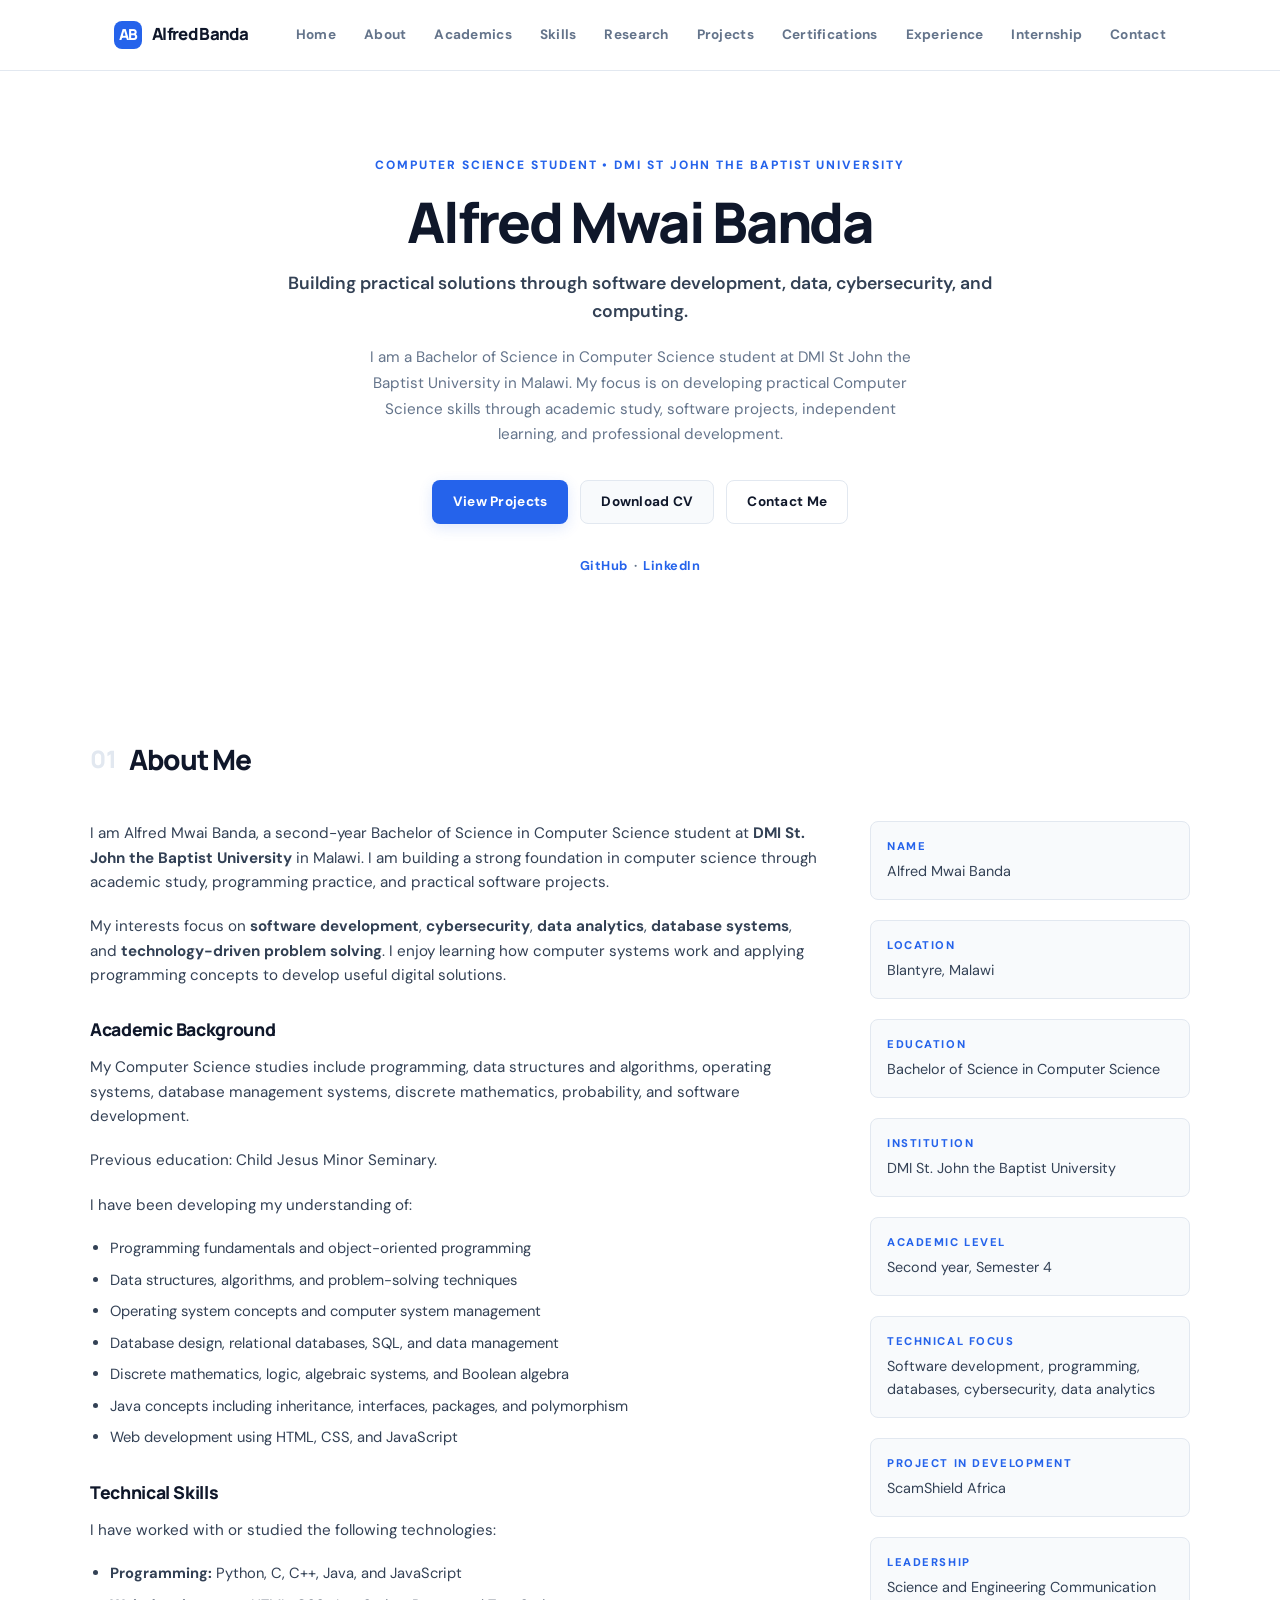
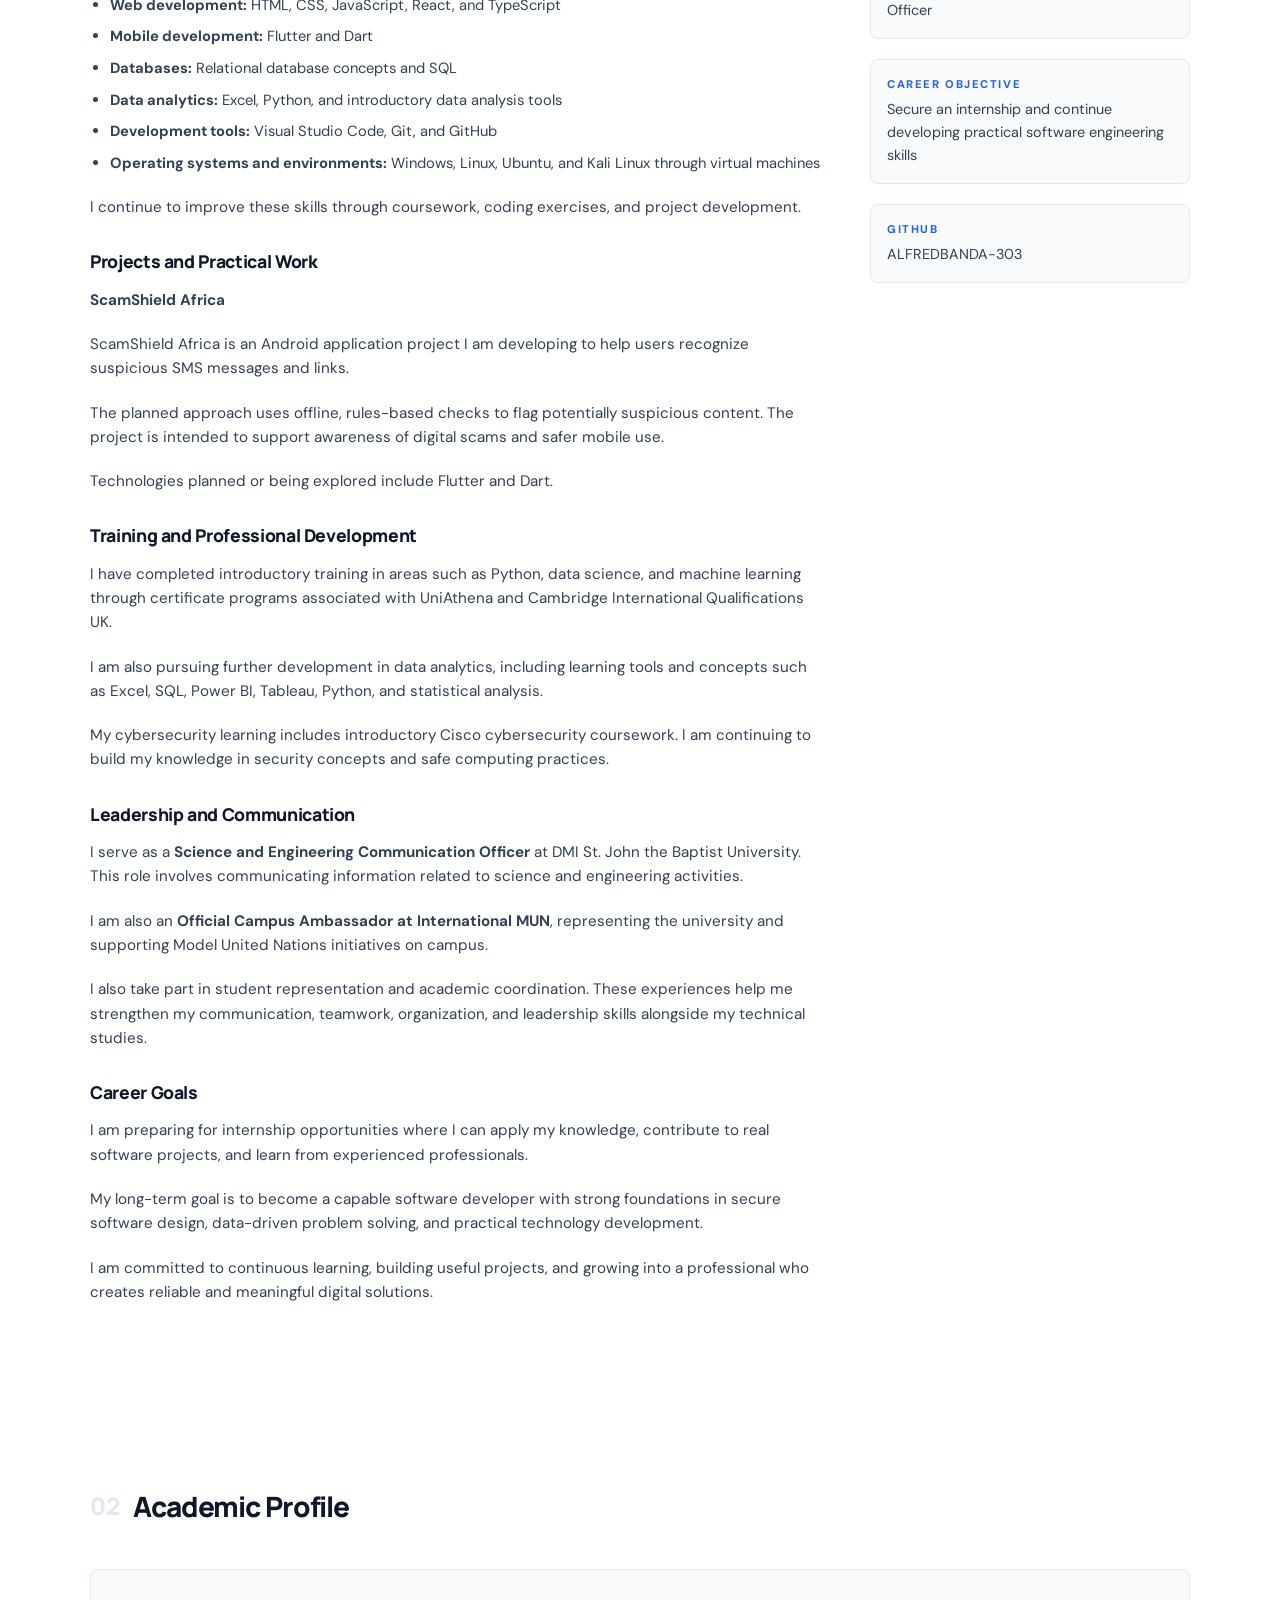
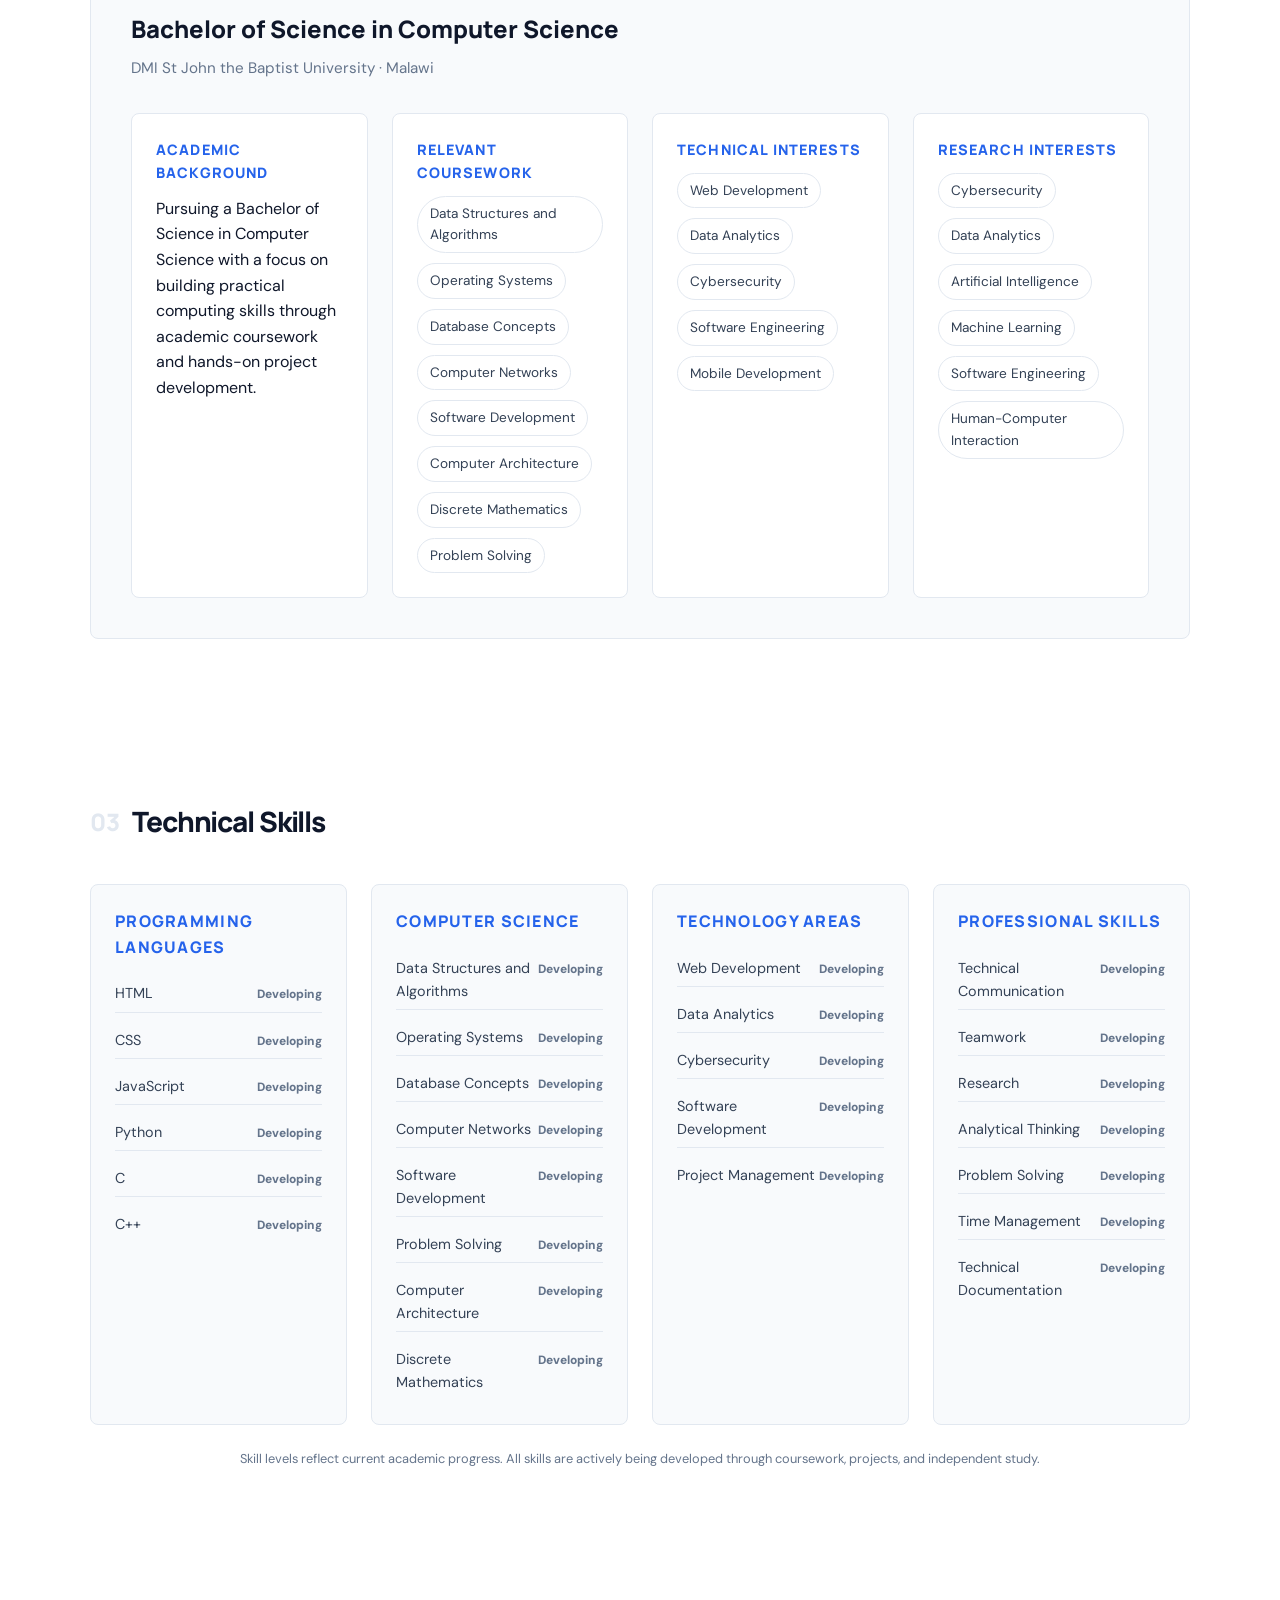
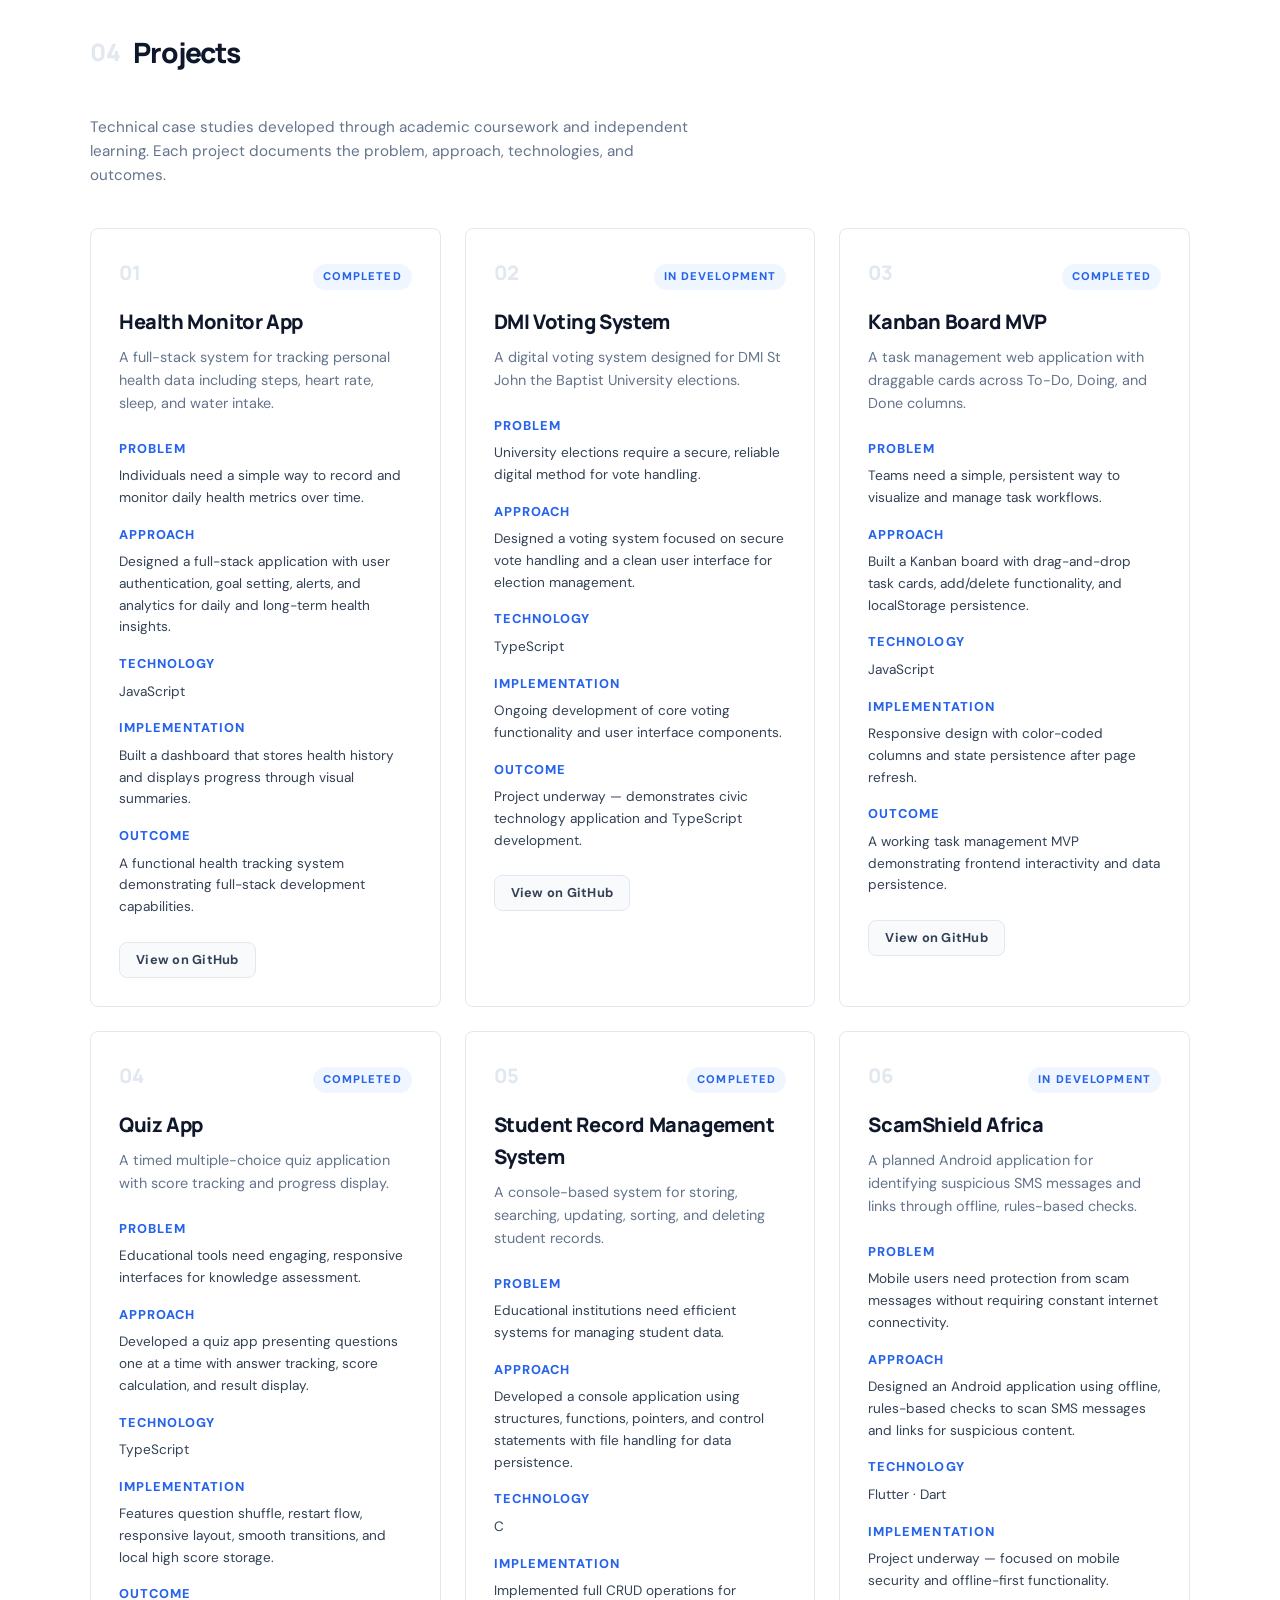
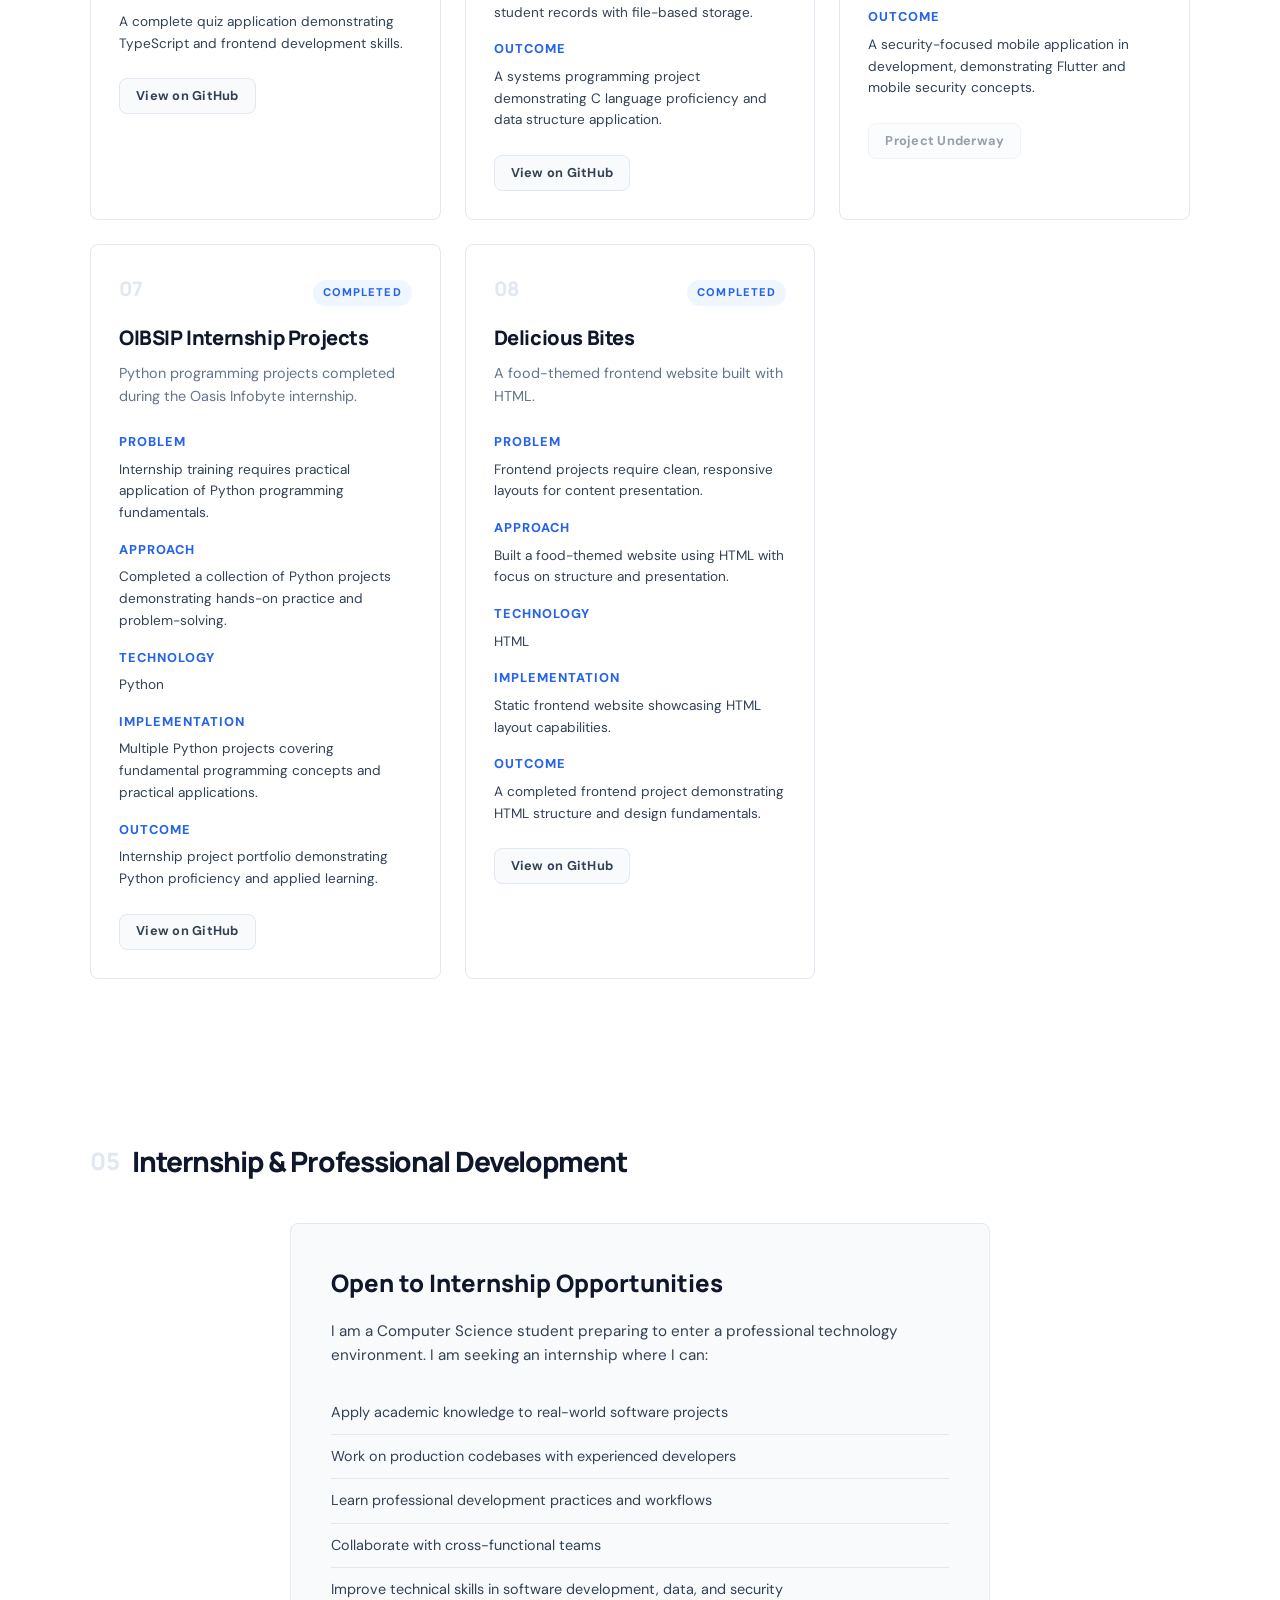
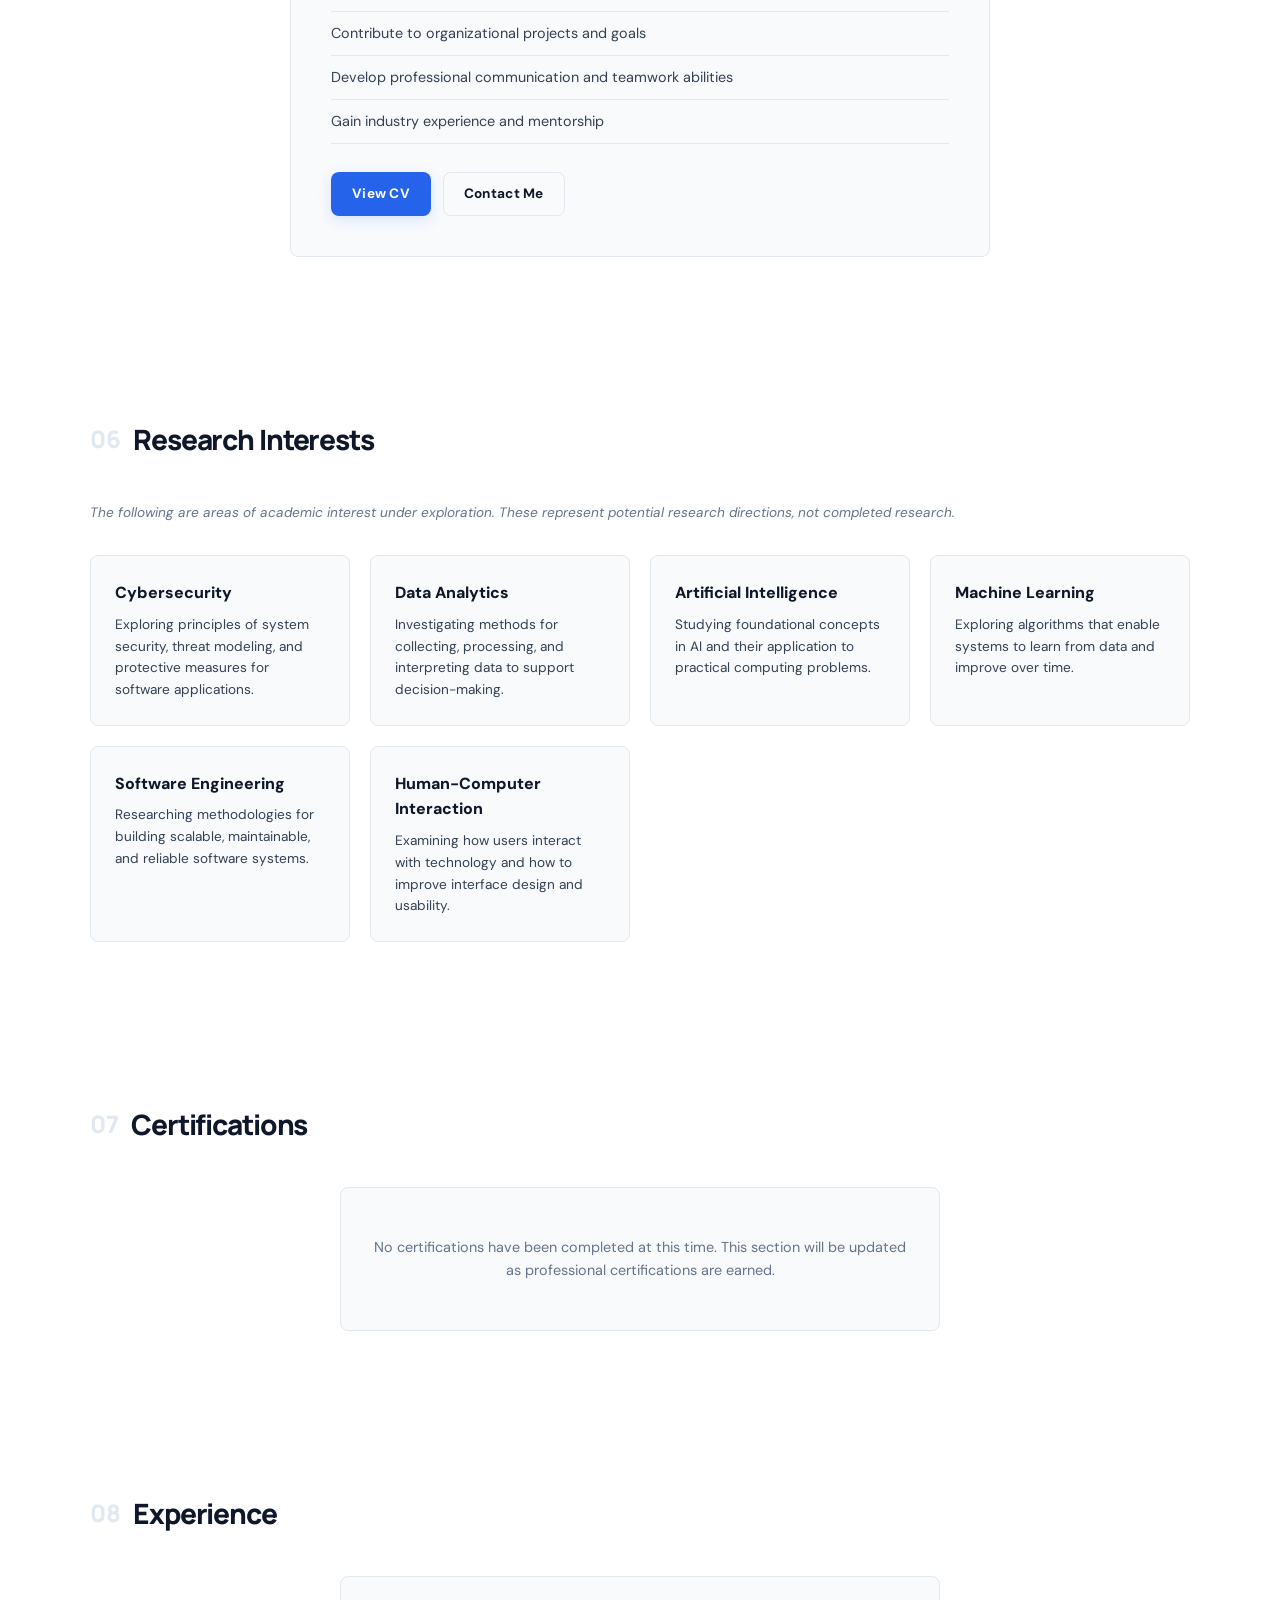
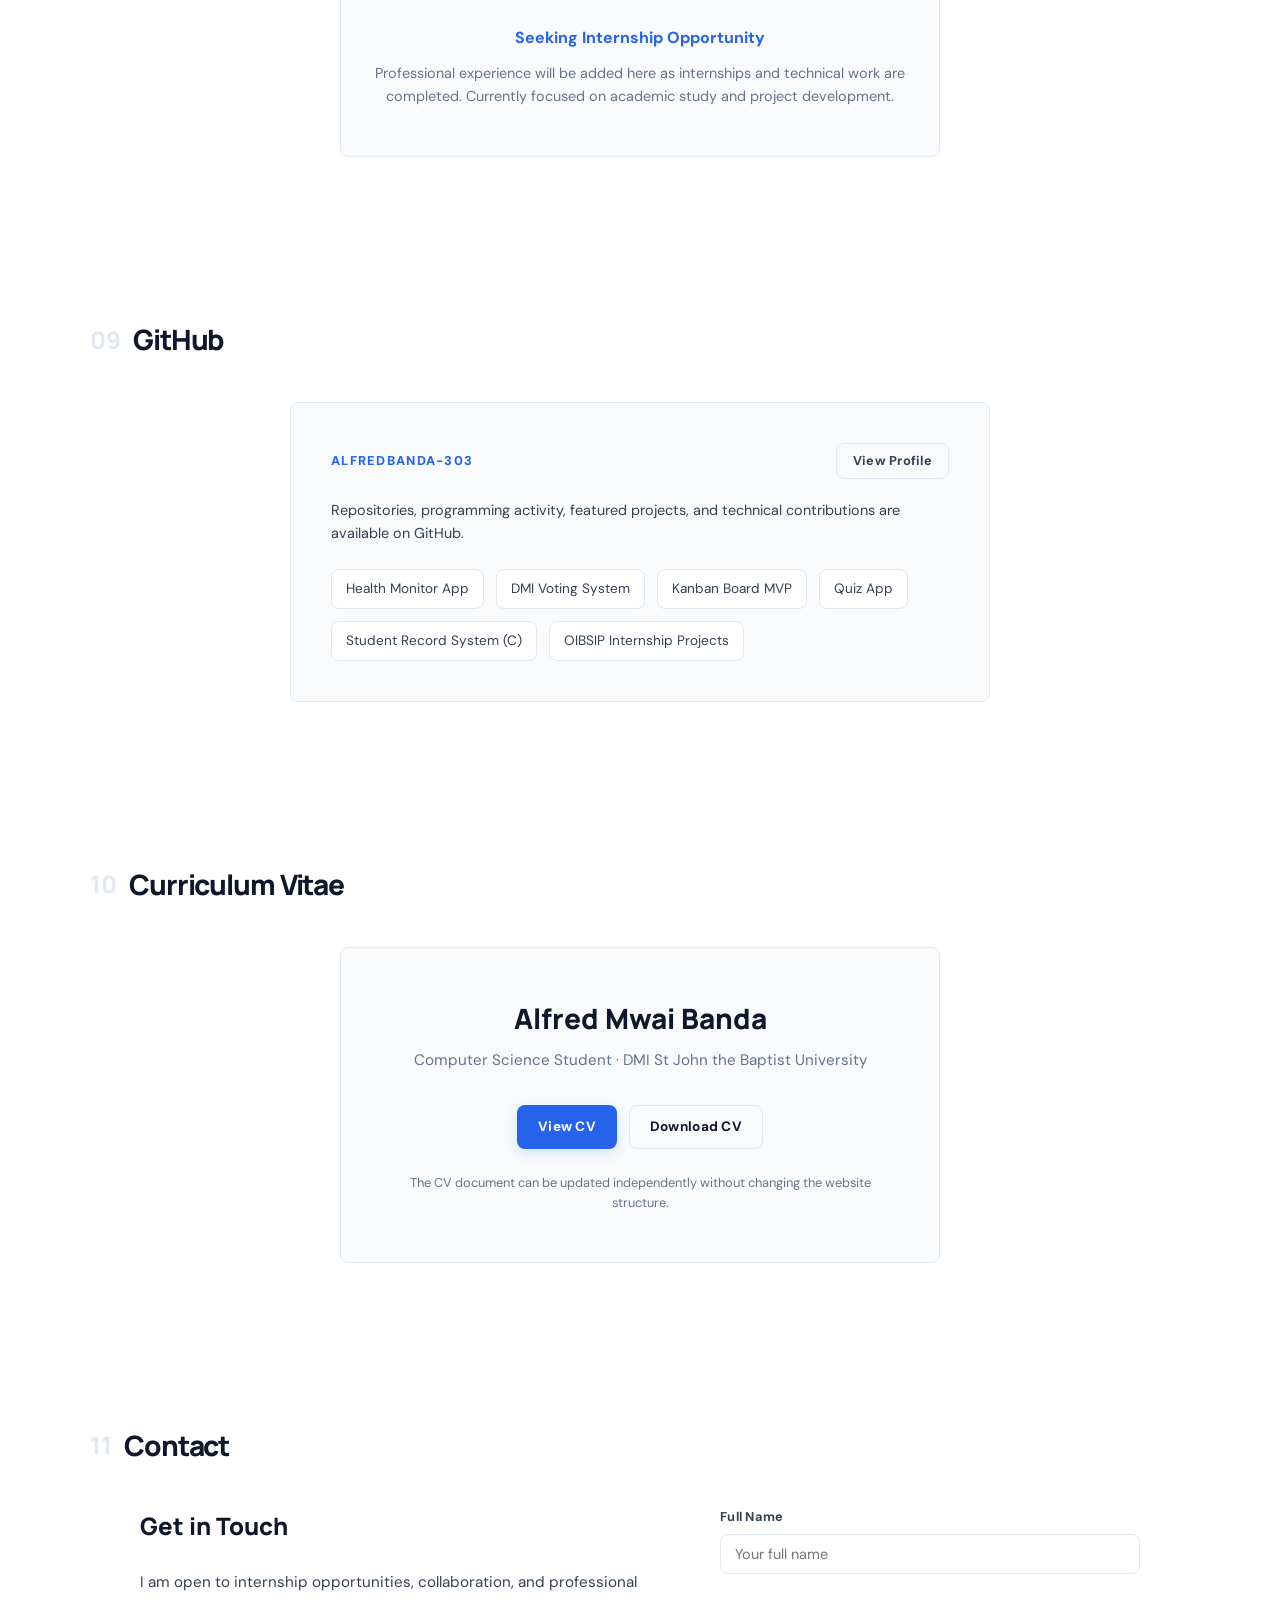
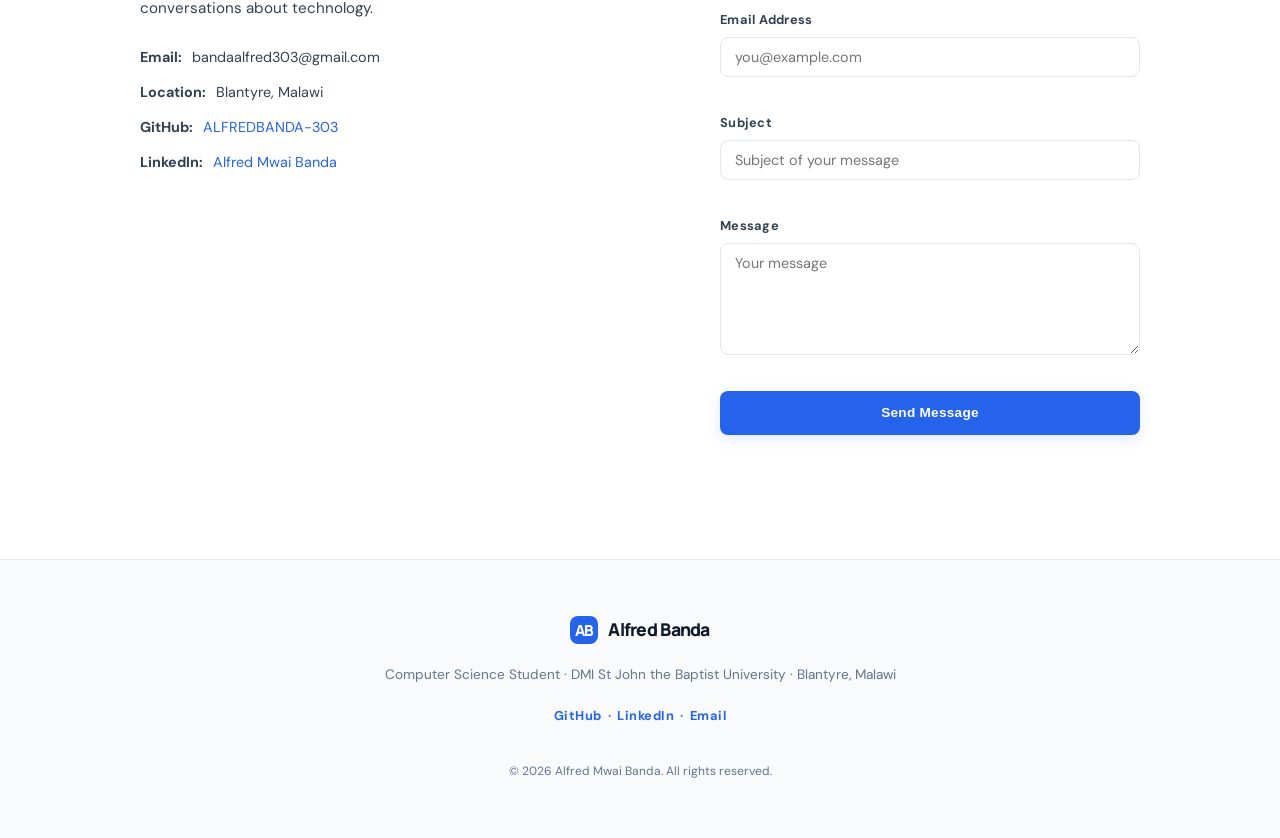
==== commit a41dd7a6: "Remove Kweza Restaurant Management System references from portfolio" ====
--- a/index.html
+++ b/index.html
@@ -137,10 +137,6 @@
             <p>I continue to improve these skills through coursework, coding exercises, and project development.</p>
 
             <h3 class="about-subtitle">Projects and Practical Work</h3>
-            <p><strong>Kweza Restaurant Management System</strong></p>
-            <p>I am contributing frontend development work to the Kweza Restaurant Management System. The project focuses on restaurant workflows, including dashboards, QR-based menus, and order management experiences.</p>
-            <p>Technologies involved include React, TypeScript, and Vite. My work is focused on frontend functionality and user-facing features.</p>
-
             <p><strong>ScamShield Africa</strong></p>
             <p>ScamShield Africa is an Android application project I am developing to help users recognize suspicious SMS messages and links.</p>
             <p>The planned approach uses offline, rules-based checks to flag potentially suspicious content. The project is intended to support awareness of digital scams and safer mobile use.</p>
@@ -185,10 +181,6 @@
             <div class="meta-item">
               <span class="meta-label">Technical Focus</span>
               <span class="meta-value">Software development, programming, databases, cybersecurity, data analytics</span>
-            </div>
-            <div class="meta-item">
-              <span class="meta-label">Current Project</span>
-              <span class="meta-value">Kweza Restaurant Management System</span>
             </div>
             <div class="meta-item">
               <span class="meta-label">Project in Development</span>
